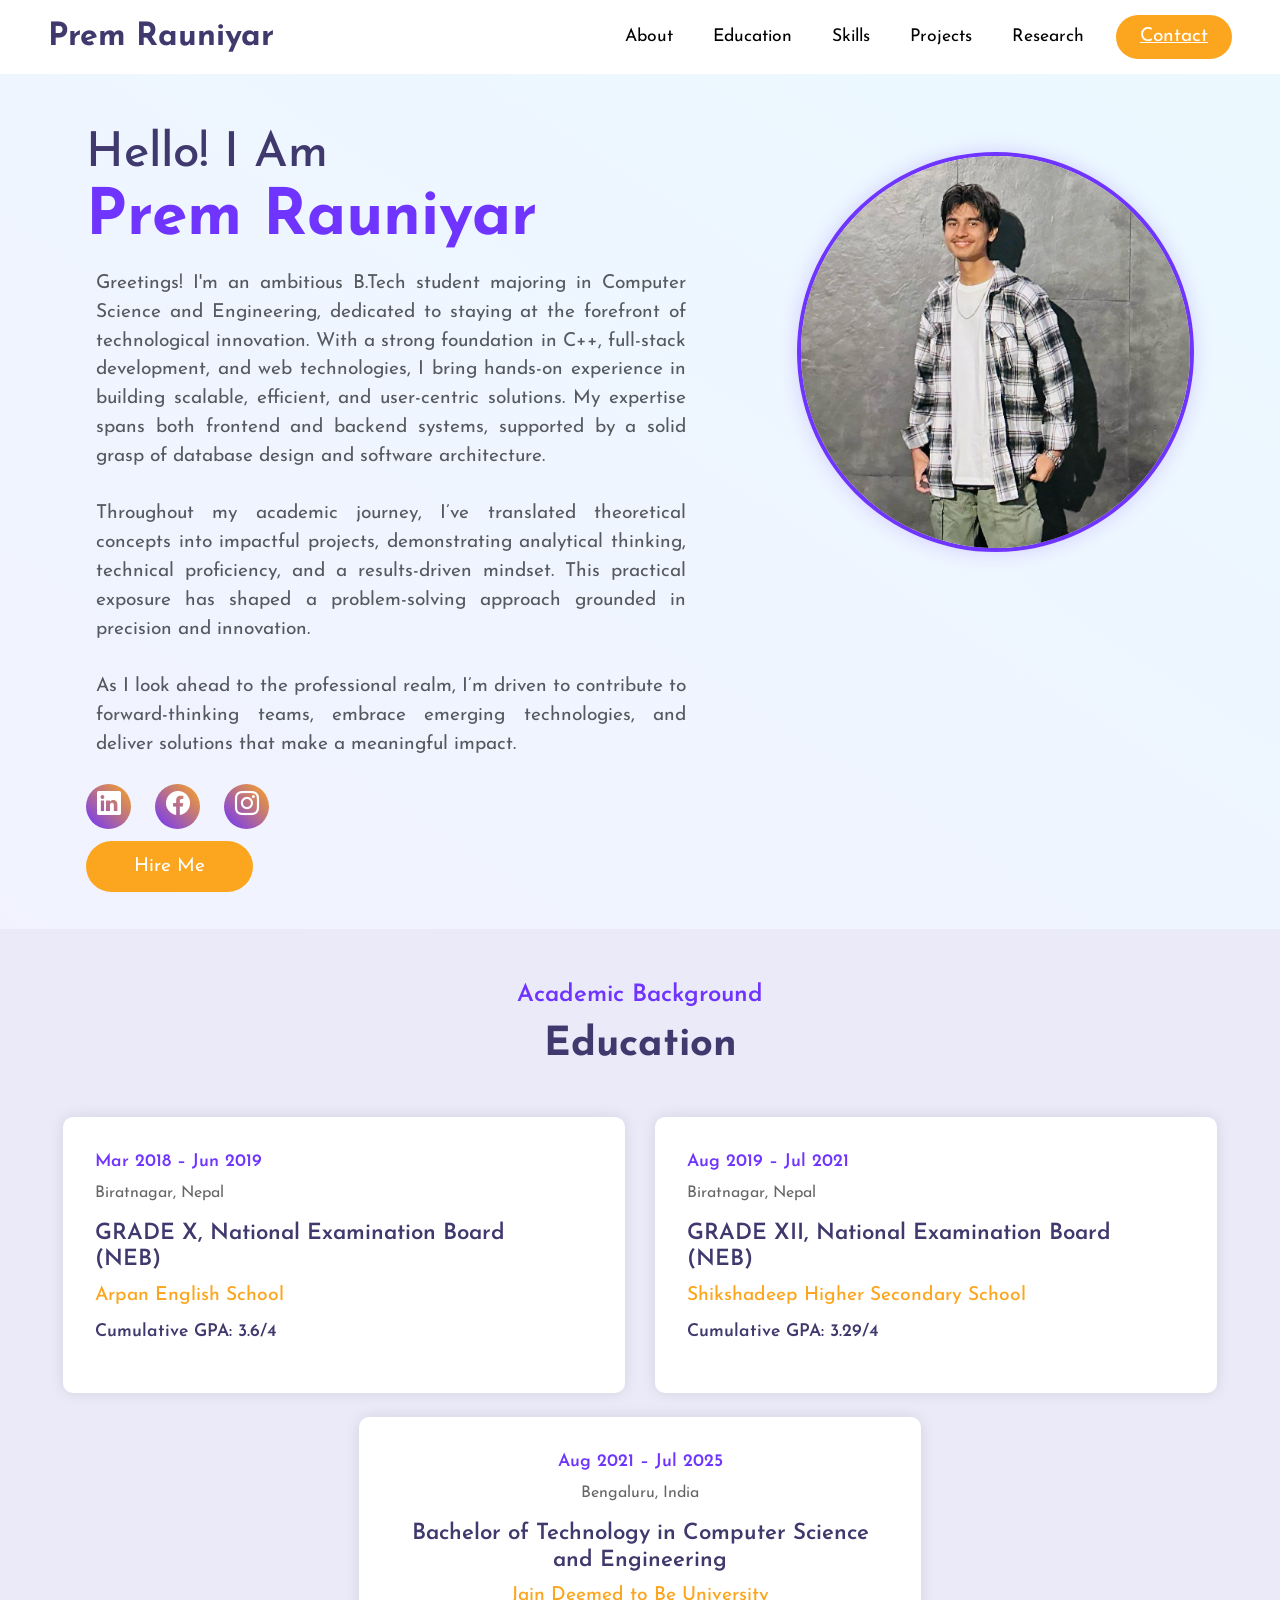
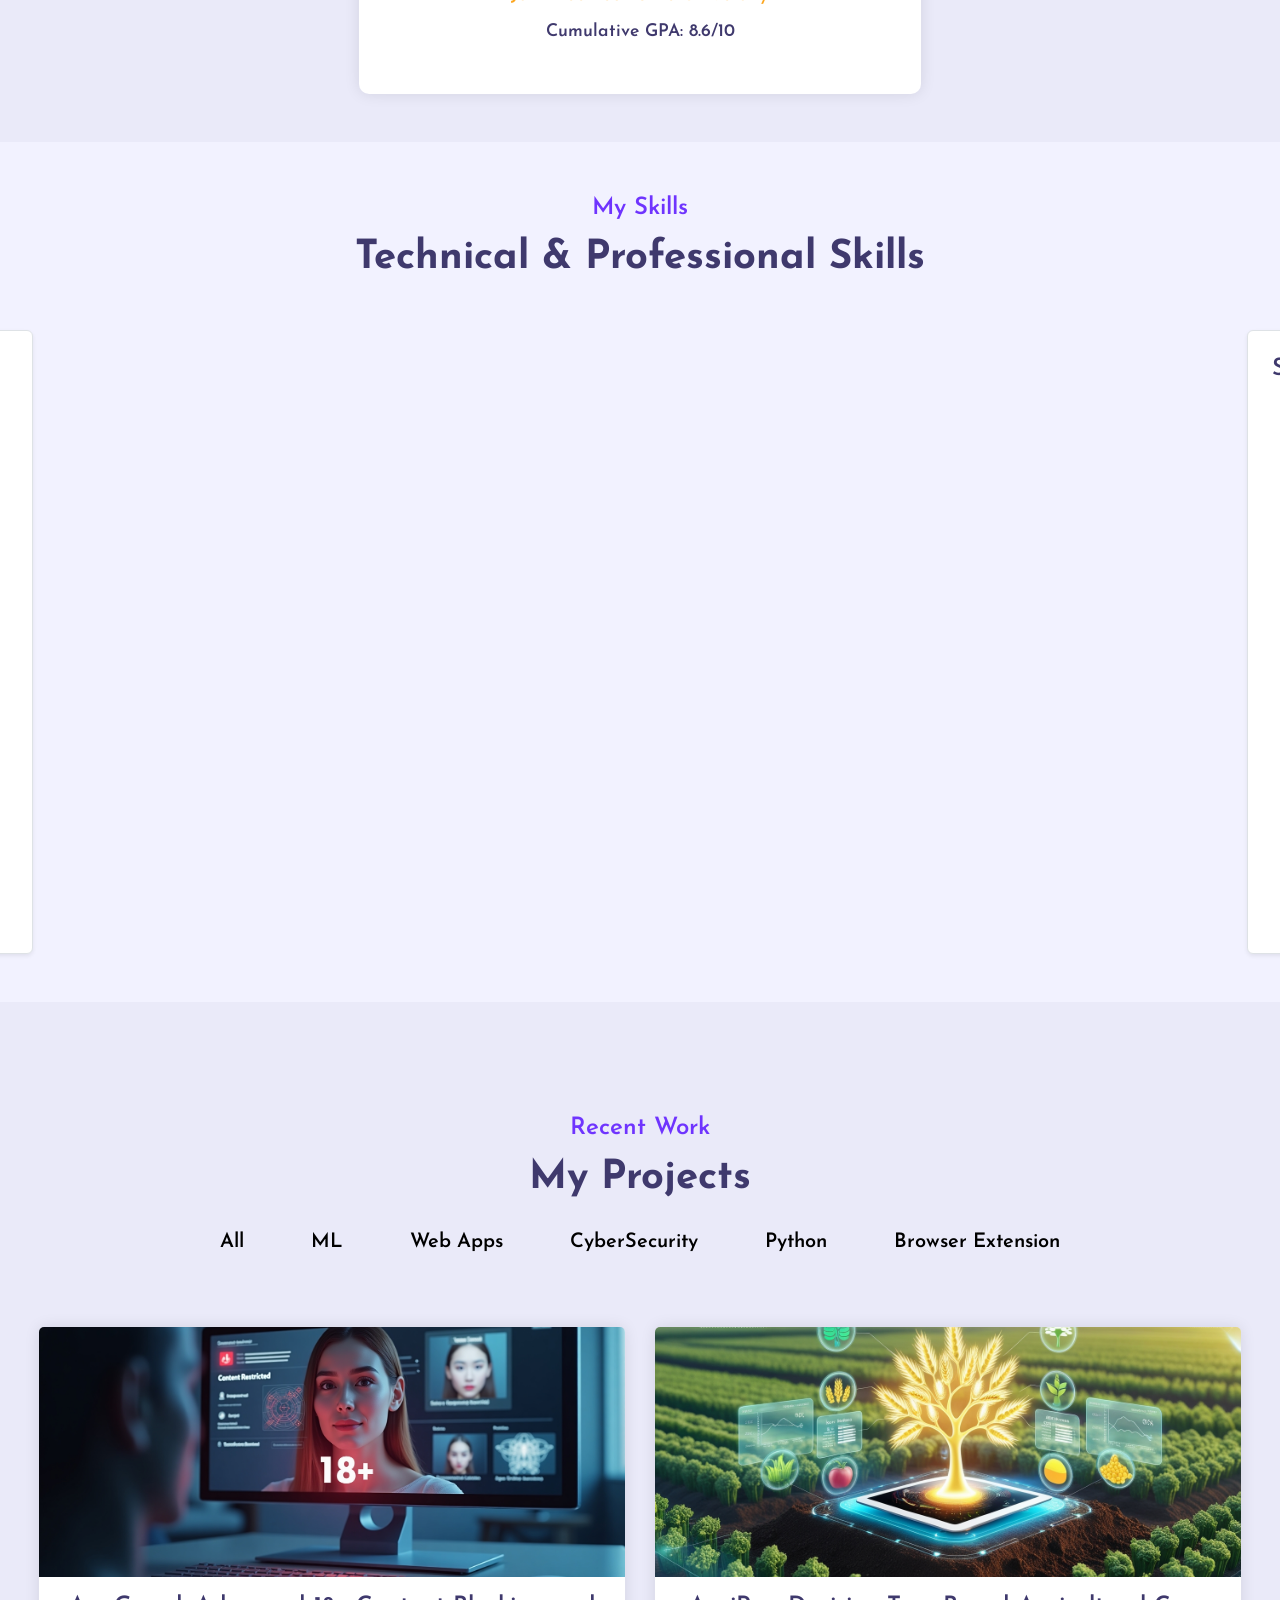
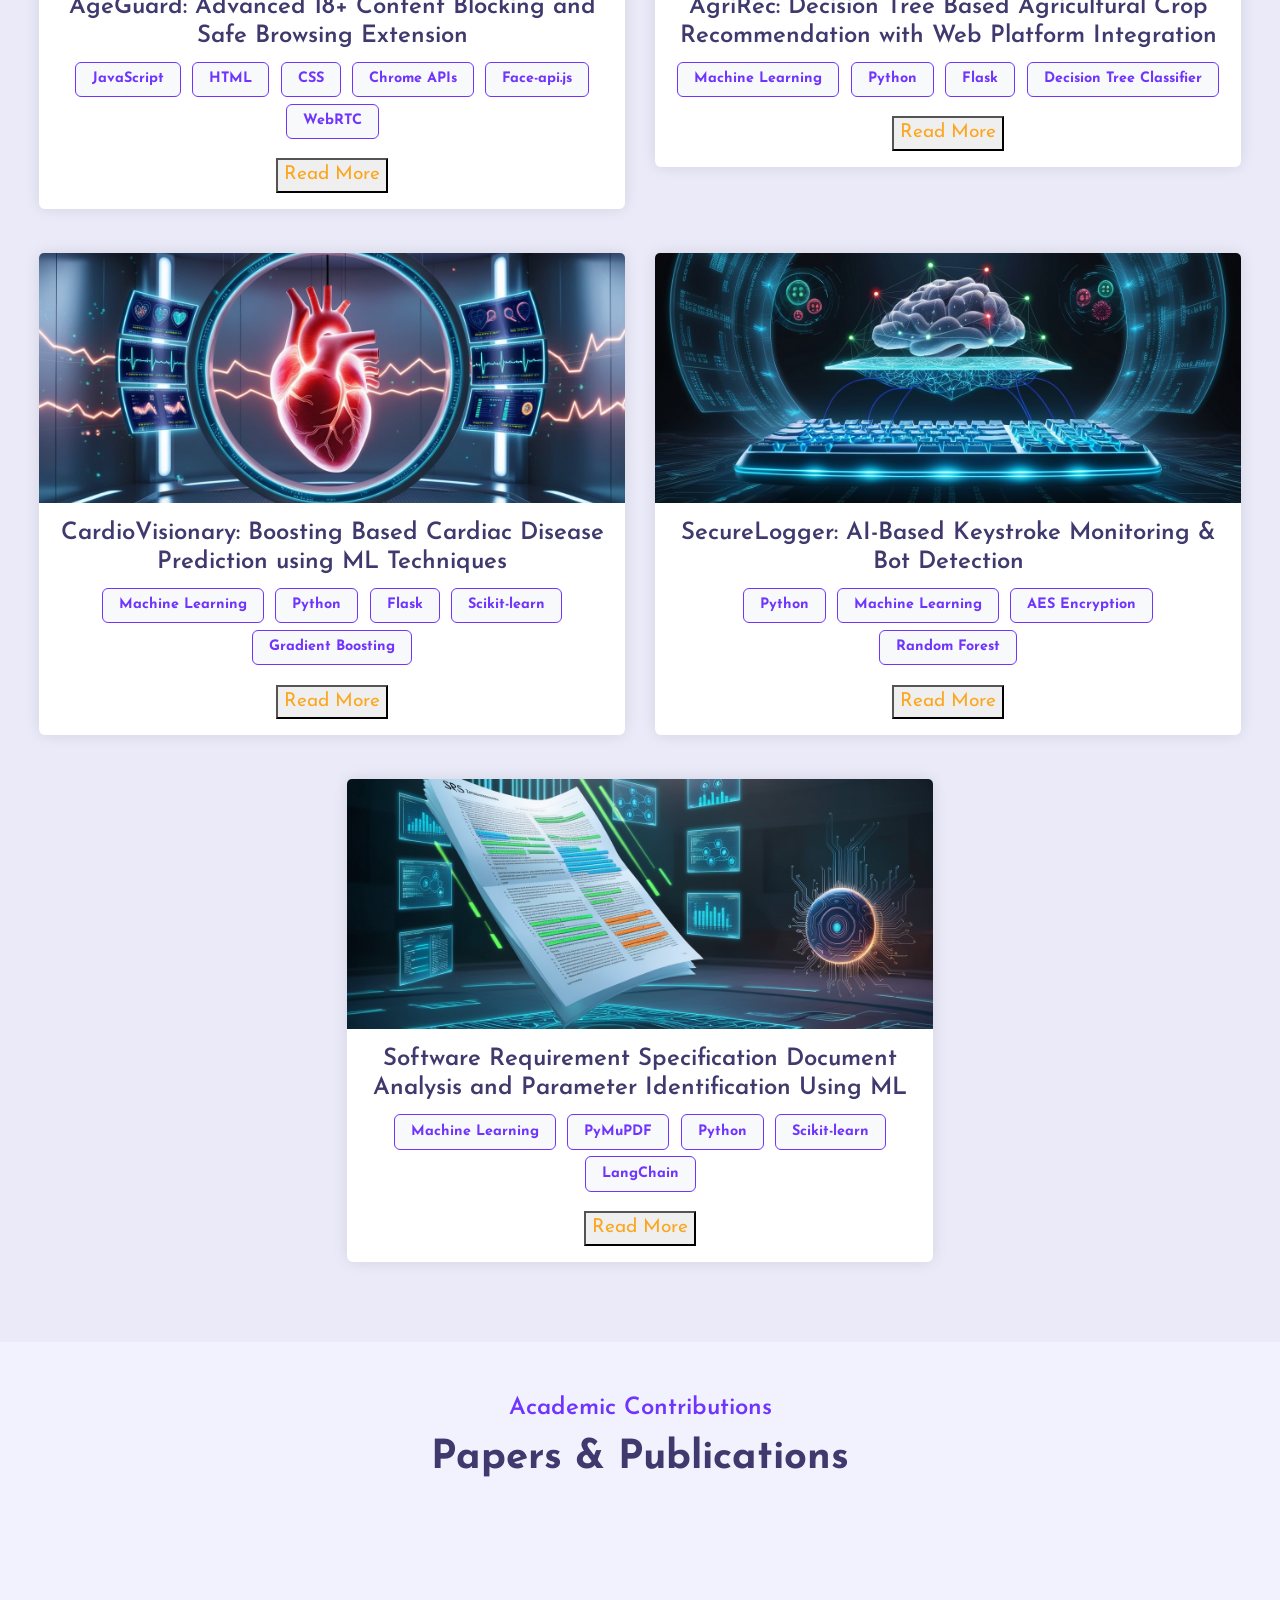
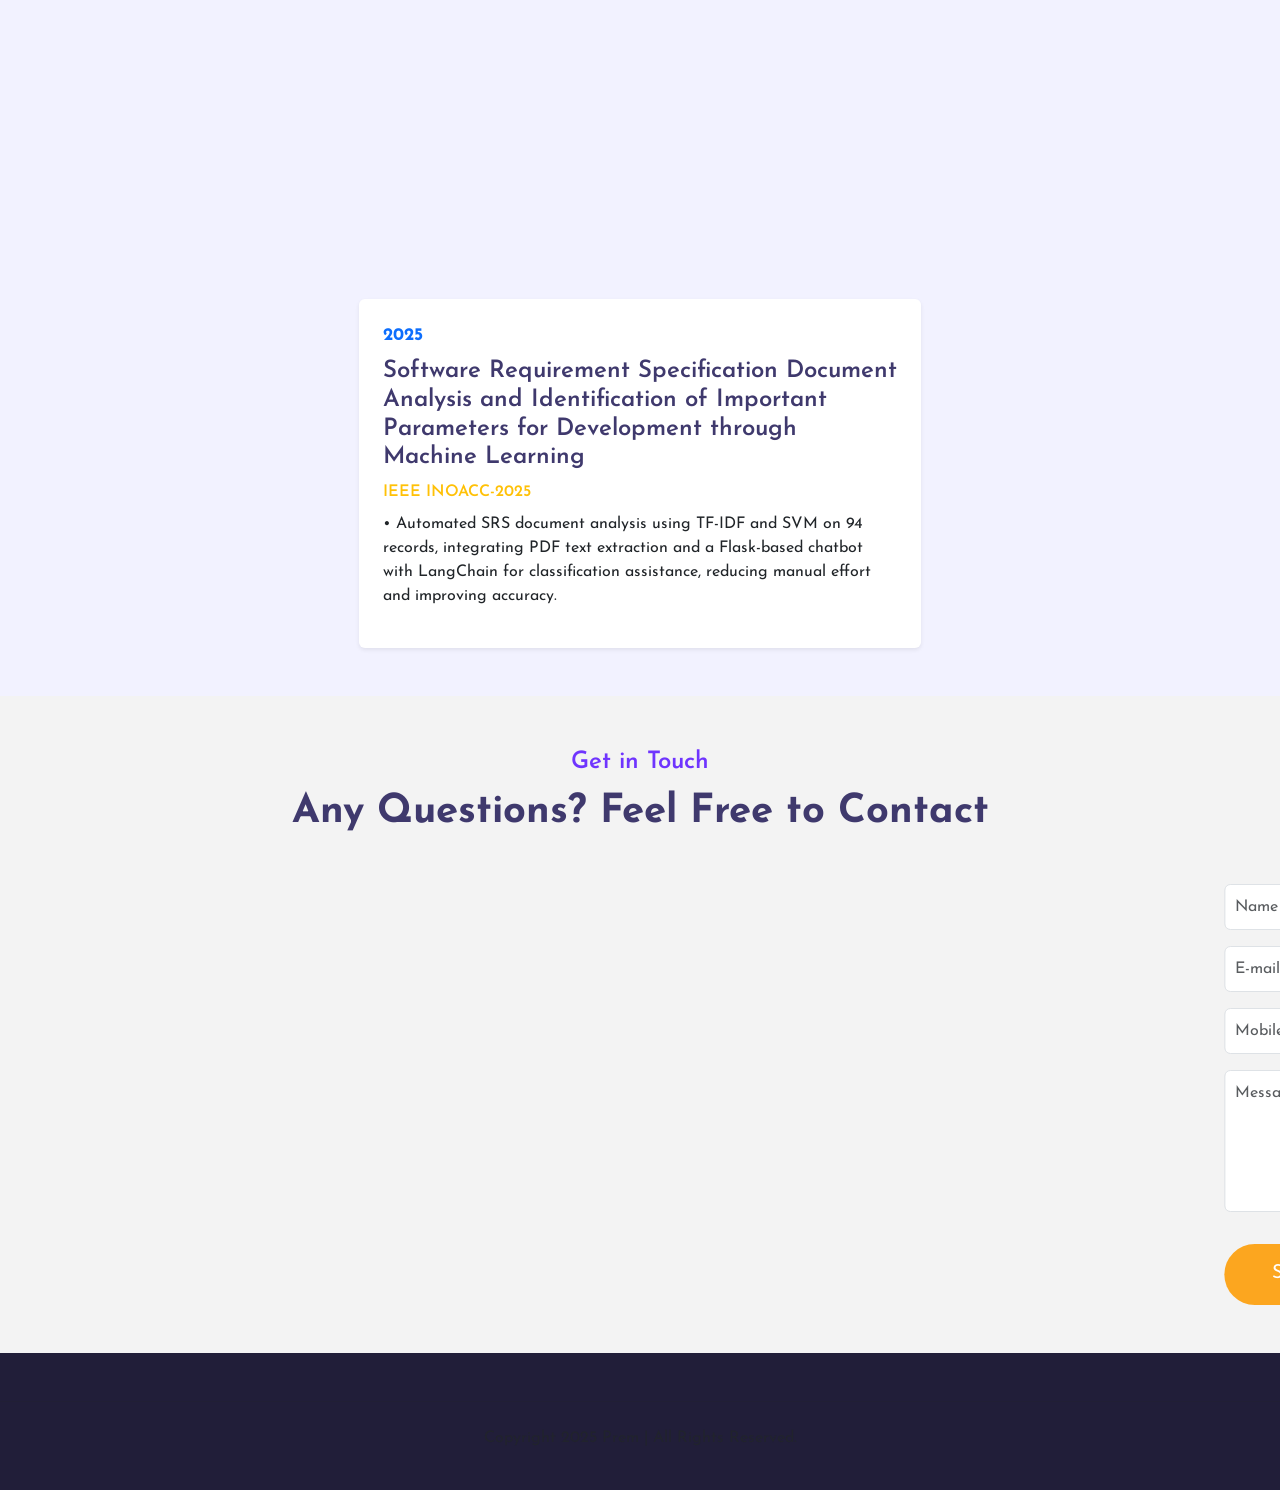
==== index.html @ 6290d88f "Update index.html" ====
<!DOCTYPE html>
<html lang="en">
  <head>
    <meta charset="UTF-8" />
    <meta http-equiv="X-UA-Compatible" content="IE=edge" />
    <meta name="viewport" content="width=device-width, initial-scale=1.0" />
    <title>Prem Rauniyar | Developer Portfolio</title>

    <!-- SEO Meta Tags -->
    <meta name="description" content="Official portfolio of Prem Rauniyar — B.Tech CSE student, full-stack developer, and technology enthusiast. Connect with me on LinkedIn, Instagram, and Facebook.">
    <meta name="keywords" content="Prem Rauniyar, prem rauniyar portfolio, prem rauniyar website, software developer, full-stack developer, cse student, linkedin prem rauniyar, prem rauniyar github, instagram prem rauniyar, facebook prem rauniyar">
    <meta name="author" content="Prem Rauniyar">
    <meta name="robots" content="index, follow">


    <!-- Open Graph Meta Tags (for social media previews) -->
    <meta property="og:title" content="Prem Rauniyar | Developer Portfolio" />
    <meta property="og:description" content="Explore my projects, skills, education, and connect with me on social platforms." />
    <meta property="og:image" content="https://premrauniyar.com.np/images/prem.jpg" />
    <meta property="og:url" content="https://premrauniyar.com.np/" />
    <meta property="og:type" content="website" />

    <!-- Twitter Card Meta Tags -->
    <meta name="twitter:card" content="summary_large_image" />
    <meta name="twitter:title" content="Prem Rauniyar | Developer Portfolio" />
    <meta name="twitter:description" content="Explore my projects, skills, education, and connect with me on social platforms." />
    <meta name="twitter:image" content="https://premrauniyar.com.np/images/prem.jpg" />

    <!-- Favicons -->
    <link rel="icon" href="images/prem.jpg" type="image/jpeg" />

    <!-- bootstrap css cdn link -->
    <link
      href="https://cdn.jsdelivr.net/npm/bootstrap@5.2.3/dist/css/bootstrap.min.css"
      rel="stylesheet"
      integrity="sha384-rbsA2VBKQhggwzxH7pPCaAqO46MgnOM80zW1RWuH61DGLwZJEdK2Kadq2F9CUG65"
      crossorigin="anonymous"
    />

    <!-- custom css file -->
    <link rel="stylesheet" href="css/style.css" />

    <!-- google font link -->
    <link rel="preconnect" href="https://fonts.googleapis.com" />
    <link rel="preconnect" href="https://fonts.gstatic.com" crossorigin />
    <link
      href="https://fonts.googleapis.com/css2?family=Josefin+Sans:wght@300;400;500;600;700&display=swap"
      rel="stylesheet"
    />

    <!-- bootstrap icon cdn link -->
    <link
      rel="stylesheet"
      href="https://cdn.jsdelivr.net/npm/bootstrap-icons@1.10.4/font/bootstrap-icons.css"
    />

    <!-- AOS Library css file cdn link -->
    <link rel="stylesheet" href="https://unpkg.com/aos@next/dist/aos.css" />

    <!-- jquery cdn link -->
    <script src="https://ajax.googleapis.com/ajax/libs/jquery/3.6.4/jquery.min.js"></script>

    <!-- Preload critical resources -->
    <link rel="preload" href="css/style.css" as="style">
    <link rel="preload" href="https://cdn.jsdelivr.net/npm/bootstrap@5.2.3/dist/css/bootstrap.min.css" as="style">

    <!-- DNS prefetch -->
    <link rel="dns-prefetch" href="https://fonts.googleapis.com">
    <link rel="dns-prefetch" href="https://fonts.gstatic.com">
    <link rel="dns-prefetch" href="https://cdn.jsdelivr.net">
    <link rel="canonical" href="https://www.premrauniyar.com.np/" />





  </head>
  <body>
    <!-- Your existing content -->
    <nav
      id="navbar-top"
      class="navbar navbar-expand-lg navbar-light bg-white sticky-top"
    >
      <div class="container-fluid px-5">
        <a class="navbar-brand fw-bold fs-2" href="#" style="color: #3f396d"
          >Prem Rauniyar</a
        >
        <button
          class="nav-menu d-md-none"
          type="button"
          data-bs-toggle="collapse"
          data-bs-target="#navbarNav"
        >
          <i class="bi bi-menu-button-fill"></i>
        </button>
        <div
          class="collapse navbar-collapse justify-content-end"
          id="navbarNav"
        >
          <ul class="navbar-nav gap-4 me-4" style="font-size: 1.1rem">
            <li class="nav-item">
              <a class="nav-link" href="#home">About</a>
            </li>
            <li class="nav-item">
              <a class="nav-link" href="#education">Education</a>
            </li>
            <li class="nav-item">
              <a class="nav-link" href="#about">Skills</a>
            </li>
            <li class="nav-item">
              <a class="nav-link" href="#portfolio">Projects</a>
            </li>
            <li class="nav-item">
              <a class="nav-link" href="#research">Research</a>
            </li>
          </ul>
          <a
            class="c-btn py-2 px-4 rounded-pill d-none d-md-block"
            href="#contact"
            >Contact</a
          >
        </div>
      </div>
    </nav>
    <!-- navbar ends here -->

    <!-- home section starts  -->
    <section class="home pt-5 pb-5" id="home">
      <div class="row justify-content-evenly align-middle">
        <!-- here data-aos is used for adding aos animation  -->
        <div
          class="col-10 col-md-6 text-center text-md-start"
          data-aos="slide-right"
        >
          <h2 style="color: #3f396d">
            Hello! I Am <br /><span class="c-orange">Prem Rauniyar</span>
          </h2>
          <p class="text-muted">
            Greetings! I'm an ambitious B.Tech student majoring in Computer Science and Engineering, dedicated to staying at the forefront of technological innovation. With a strong foundation in C++, full-stack development, and web technologies, I bring hands-on experience in building scalable, efficient, and user-centric solutions. My expertise spans both frontend and backend systems, supported by a solid grasp of database design and software architecture.
            <br><br>
            Throughout my academic journey, I’ve translated theoretical concepts into impactful projects, demonstrating analytical thinking, technical proficiency, and a results-driven mindset. This practical exposure has shaped a problem-solving approach grounded in precision and innovation.
            <br><br>
            As I look ahead to the professional realm, I’m driven to contribute to forward-thinking teams, embrace emerging technologies, and deliver solutions that make a meaningful impact.
          </p>
          
          <!-- Social Icons -->
          <div class="social-icons-container mt-4 mb-4">
            <!-- LinkedIn -->
            <a href="https://www.linkedin.com/in/premrauniyar/" target="_blank" class="social-icon">
              <i class="bi bi-linkedin"></i>
            </a>

            <!-- Facebook -->
            <a href="https://www.facebook.com/itsprem12" target="_blank" class="social-icon">
              <i class="bi bi-facebook"></i>
            </a>

            <!-- Instagram -->
            <a href="https://www.instagram.com/its_prem12/" target="_blank" class="social-icon">
              <i class="bi bi-instagram"></i>
            </a>
          </div>

          <a href="#contact" class="c-btn h-btn mt-3 py-3 px-5 rounded-pill text-decoration-none">
            Hire Me
          </a>
          <a href="" class="link ms-4 d-none">See My Work</a>
        </div>
        <div class="col-10 col-md-4 d-none d-md-block">
          <img src="images/prem.jpg" class="img-fluid" alt="" loading="lazy" />
        </div>
      </div>
    </section>
    <!-- home section ends here -->


    
<!-- Education section starts -->
<section class="education py-5" id="education">
  <div class="heading text-center mb-5">
    <small>Academic Background</small>
    <h3>Education</h3>
  </div>

  <div class="container-fluid px-lg-5 px-md-3 px-sm-2">
    <div class="row justify-content-center align-items-center g-4">
      
      <!-- Grade X Education (First) -->
      <div class="col-12 col-md-6 col-lg-6" data-aos="fade-up">
        <div class="education-card">
          <div class="education-period">Mar 2018 – Jun 2019</div>
          <div class="education-location">Biratnagar, Nepal</div>
          <h4>GRADE X, National Examination Board <br>(NEB)</h4>
          <div class="education-school">Arpan English School</div>
          <div class="education-grade">Cumulative GPA: 3.6/4</div>
          <div class="education-achievements">
            <ul class="list-unstyled mt-3">
              <li>• Rank 1 in School</li>
            </ul>
          </div>
        </div>
      </div>

<!-- Grade XII Education (Second) -->
<div class="col-12 col-md-6 col-lg-6" data-aos="fade-up">
  <div class="education-card">
    <div class="education-period">Aug 2019 – Jul 2021</div>
    <div class="education-location">Biratnagar, Nepal</div>
    <h4>GRADE XII, National Examination Board <br>(NEB)</h4>
    <div class="education-school">Shikshadeep Higher Secondary School</div>
    <div class="education-grade">Cumulative GPA: 3.29/4</div>
    <!-- You can remove the achievements list or add your own -->
  </div>
</div>


      <!-- BTech Education (Third) -->
      <div class="col-12 col-md-8 col-lg-6 mt-4" data-aos="fade-up">
        <div class="education-card text-center">
          <div class="education-period">Aug 2021 – Jul 2025</div>
          <div class="education-location">Bengaluru, India</div>
          <h4>Bachelor of Technology in Computer Science and Engineering</h4>
          <div class="education-school">Jain Deemed to Be University</div>
          <div class="education-grade">Cumulative GPA: 8.6/10</div>
          <div class="education-achievements">
            <ul class="list-unstyled mt-3">
              <li>• Full scholarship recipient through Pragati Scholarship (IND-SAT) funded by Study in India (EDCIL)</li>
            </ul>
          </div>
        </div>
      </div>

    </div>
  </div>
</section>
<!-- Education section ends -->

<!-- skill section starts -->
<section class="skill py-5" id="about">
  <div class="heading text-center mb-5">
    <small>My Skills</small>
    <h3>Technical & Professional Skills</h3>
  </div>

  <div class="container-fluid px-lg-5 px-md-3 px-sm-2">
    <div class="row justify-content-center align-items-stretch g-4">
      <!-- Technical Skills -->
      <div class="col-12 col-md-6 col-lg-6" data-aos="slide-right">
        <div class="skills-list h-100 p-4 border rounded bg-white shadow-sm">
          <h4 class="section-subheading mb-4">Technical Skills</h4>

          <div class="skill-category mb-4">
            <strong>Programming Languages:</strong>
            <div class="d-flex flex-wrap gap-2">
              <span class="badge rounded-pill bg-light text-dark">Python</span>
              <span class="badge rounded-pill bg-light text-dark">C++</span>
              <span class="badge rounded-pill bg-light text-dark">HTML</span>
              <span class="badge rounded-pill bg-light text-dark">CSS</span>
              <span class="badge rounded-pill bg-light text-dark">JavaScript</span>
              <span class="badge rounded-pill bg-light text-dark">Machine Learning</span>
            </div>
          </div>

          <div class="skill-category mb-4">
            <strong>Tools:</strong>
            <div class="d-flex flex-wrap gap-2">
              <span class="badge rounded-pill bg-light text-dark">Node</span>
              <span class="badge rounded-pill bg-light text-dark">React</span>
              <span class="badge rounded-pill bg-light text-dark">Excel</span>
              <span class="badge rounded-pill bg-light text-dark">SQL</span>
              <span class="badge rounded-pill bg-light text-dark">MongoDB</span>
              <span class="badge rounded-pill bg-light text-dark">Express</span>
              <span class="badge rounded-pill bg-light text-dark">VS Code</span>
              <span class="badge rounded-pill bg-light text-dark">Git</span>
              <span class="badge rounded-pill bg-light text-dark">Canva</span>
              <span class="badge rounded-pill bg-light text-dark">Microsoft Office</span>
            </div>
          </div>

          <div class="skill-category">
            <strong>Software Testing:</strong>
            <div class="d-flex flex-wrap gap-2">
              <span class="badge rounded-pill bg-light text-dark">Integration Testing</span>
              <span class="badge rounded-pill bg-light text-dark">Regression Testing</span>
              <span class="badge rounded-pill bg-light text-dark">Unit Testing</span>
            </div>
          </div>
        </div>
      </div>

      <!-- Soft Skills -->
      <div class="col-12 col-md-6 col-lg-6" data-aos="slide-left">
        <div class="soft-skills h-100 p-4 border rounded bg-white shadow-sm">
          <h4 class="section-subheading mb-4">Soft Skills</h4>

          <div class="skill-category mb-4">
            <strong>Professional Competencies:</strong>
            <div class="d-flex flex-wrap gap-2">
              <span class="badge rounded-pill bg-primary">Leadership</span>
              <span class="badge rounded-pill bg-primary">Teamwork</span>
              <span class="badge rounded-pill bg-primary">Adaptability</span>
              <span class="badge rounded-pill bg-primary">Continuous Learning</span>
              <span class="badge rounded-pill bg-primary">Effective Writing</span>
              <span class="badge rounded-pill bg-primary">Verbal Communication</span>
              <span class="badge rounded-pill bg-primary">Analytical Thinking</span>
              <span class="badge rounded-pill bg-primary">Decision Making</span>
              <span class="badge rounded-pill bg-primary">Attention to Detail</span>
            </div>
          </div>

          <div class="skill-category">
            <strong>Additional Skills:</strong>
            <div class="d-flex flex-wrap gap-2">
              <span class="badge rounded-pill bg-primary">Problem Solving</span>
              <span class="badge rounded-pill bg-primary">Critical Thinking</span>
              <span class="badge rounded-pill bg-primary">Time Management</span>
              <span class="badge rounded-pill bg-primary">Project Management</span>
              <span class="badge rounded-pill bg-primary">Research</span>
              <span class="badge rounded-pill bg-primary">Content Writing</span>
              <span class="badge rounded-pill bg-primary">Content Adaptation & Implementation</span>
            </div>
          </div>
        </div>
      </div>
    </div>
  </div>
</section>
<!-- skill section ends -->

<!-- portfolio section starts here -->
<section class="portfolio" id="portfolio">
  <div class="heading text-center pt-5">
    <small>Recent Work</small>
    <h3>My Projects</h3>
  </div>

  <div id="myBtnContainer" class="text-center mt-4">
    <button class="filter-item" data-filter="all">All</button>
    <button class="filter-item active" data-filter="ml">ML</button>
    <button class="filter-item" data-filter="webapp">Web Apps</button>
    <button class="filter-item" data-filter="cyber">CyberSecurity</button>
    <button class="filter-item" data-filter="python">Python</button>
    <button class="filter-item" data-filter="ext">Browser Extension</button>
  </div>
  
  <div class="portfolio-body">
    <div class="row justify-content-evenly px-4">

<!-- AgeGuard - Advanced 18+ Content Blocking and Safe Browsing Extension -->
  <div class="post col-md-6 ext ml cyber all col-10 mt-4" data-aos="fade-up">
   <div class="card">
    <img src="images/AgeGuard.jpg" class="card-img-top" alt="AgeGuard" style="height: 250px; object-fit: cover;">
    <div class="card-body text-center">
      <h4 class="card-title">AgeGuard: Advanced 18+ Content Blocking and Safe Browsing Extension</h4>
      <span class="badge bg-secondary badge-pill">JavaScript</span>
      <span class="badge bg-secondary badge-pill">HTML</span>
      <span class="badge bg-secondary badge-pill">CSS</span>
      <span class="badge bg-secondary badge-pill">Chrome APIs</span>
      <span class="badge bg-secondary badge-pill">Face-api.js</span>
      <span class="badge bg-secondary badge-pill">WebRTC</span>
      <br>
      <button class="link read-more-btn mt-3" data-bs-toggle="collapse" data-bs-target="#AgeGuard">
        Read More
      </button>
      <div class="collapse mt-3" id="AgeGuard">
        <ul class="text-start list-unstyled">
          <li>• Designed a privacy-first Chrome extension that uses face detection to identify user age in real time.</li>
          <li>• Blocks access to adult content if the detected user is underage using webcam.</li>
          <li>• Integrated face-api.js with Chrome APIs to perform real-time age classification.</li>
          <li>• Technologies Used: JavaScript, HTML, CSS, JSON, face-api.js, WebRTC, Manifest V3</li>
          <li class="mt-2">
            <a href="https://github.com/Prem954/AgeGuard-Advanced-18-Content-Blocking-and-Safe-Browsing-Extension" target="_blank" class="source-code-link">
              <i class="bi bi-github"></i> View Source Code
            </a>
          </li>
        </ul>
      </div>
    </div>
  </div>
</div>

  
     
      <!-- AgriRec-Decision-Tree-Based-Agricultural-Crop-Recommendation-with-Web-Platform-Integration -->
      <div class="post col-md-6 ml webapp all col-10 mt-4" data-aos="fade-up">
        <div class="card">
          <img src="images/AgriRec.jpg" class="card-img-top" alt="AgriRec" style="height: 250px; object-fit: cover;">
          <div class="card-body text-center">
            <h4 class="card-title">AgriRec: Decision Tree Based Agricultural Crop Recommendation with Web Platform Integration</h4>
            <span class="badge bg-secondary badge-pill">Machine Learning</span>
            <span class="badge bg-secondary badge-pill">Python</span>
            <span class="badge bg-secondary badge-pill">Flask</span>
            <span class="badge bg-secondary badge-pill">Decision Tree Classifier</span>
            <br>
            <button class="link read-more-btn mt-3" data-bs-toggle="collapse" data-bs-target="#AgriRec">
              Read More
            </button>
            <div class="collapse mt-3" id="AgriRec">
              <ul class="text-start list-unstyled">
                <li>• Uses Decision Tree Classifier to recommend the best crop.</li>
                <li>• Takes input like soil nutrients (N, P, K) and pH value.</li>
                <li>• Considers environmental factors like rainfall, humidity, and temperature.</li>
                <li>• Technologies Used: Python, Flask, Scikit-learn</li>
                <li class="mt-2">
                  <a href="https://github.com/Prem954/AgriRec-Decision-Tree-Based-Agricultural-Crop-Recommendation-with-Web-Platform-Integration" target="_blank" class="source-code-link">
                    <i class="bi bi-github"></i> View Source Code
                  </a>
                </li>
              </ul>
            </div>
          </div>
        </div>
      </div>

      <!-- CardioVisionary-Boosting-Based-Cardiac-Disease-Prediction-using-ML-Techniques -->
      <div class="post col-md-6 ml webapp all col-10 mt-4" data-aos="fade-up">
        <div class="card">
          <img src="images/Cardiovisionary.jpg" class="card-img-top" alt="CardioVisionary" style="height: 250px; object-fit: cover;">
          <div class="card-body text-center">
            <h4 class="card-title">CardioVisionary: Boosting Based Cardiac Disease Prediction using ML Techniques</h4>
            <span class="badge bg-secondary badge-pill">Machine Learning</span>
            <span class="badge bg-secondary badge-pill">Python</span>
            <span class="badge bg-secondary badge-pill">Flask</span>
            <span class="badge bg-secondary badge-pill">Scikit-learn</span>
            <span class="badge bg-secondary badge-pill">Gradient Boosting</span>
            <br>
            <button class="link read-more-btn mt-3" data-bs-toggle="collapse" data-bs-target="#CardioVisionary">
              Read More
            </button>
            <div class="collapse mt-3" id="CardioVisionary">
              <ul class="text-start list-unstyled">
                <li>• Predicting cardiac diseases using ML boosting techniques.</li>
                <li>• Evaluated models like Logistic Regression, SVM, and Random Forest.</li>
                <li>• Gradient Boosting achieved the best performance and was deployed.</li>
                <li>• Integrated a user-friendly web interface for real-time predictions.</li>
                <li>• Technologies Used: Python, Flask, Scikit-learn</li>
                <li class="mt-2">
                  <a href="https://github.com/Prem954/CardioVisionary-Boosting-Based-Cardiac-Disease-Prediction-using-ML-Techniques" target="_blank" class="source-code-link">
                    <i class="bi bi-github"></i> View Source Code
                  </a>
                </li>
              </ul>
            </div>
          </div>
        </div>
      </div>

       <!-- Motion Detector - Chrome Extension -->
       <div class="post col-md-6 ext all col-10 mt-4" data-aos="fade-up">
        <div class="card">
          <img src="images/MotionDetector.jpg" class="card-img-top" alt="Motion-Detector-Chrome-Extension" style="height: 250px; object-fit: cover;">
          <div class="card-body text-center">
            <h4 class="card-title">MotionDetector: A Chrome Extension for Real-Time Webcam-Based Movement Detection</h4>
            <span class="badge bg-secondary badge-pill">JavaScript</span>
            <span class="badge bg-secondary badge-pill">HTML</span>
            <span class="badge bg-secondary badge-pill">CSS</span>
            <span class="badge bg-secondary badge-pill">Chrome APIs</span>
            <br>
            <button class="link read-more-btn mt-3" data-bs-toggle="collapse" data-bs-target="#MotionDetector">
              Read More
            </button>
            <div class="collapse mt-3" id="MotionDetector">
              <ul class="text-start list-unstyled">
                <li>• Built a lightweight Chrome Extension that uses the webcam to detect motion in real-time.</li>
                <li>• Implemented a responsive UI that updates live status: “Motion Detected!” or “No motion detected.</li>
                <li>• Designed for simplicity—no external dependencies, just plug-and-play.</li>
                <li>• Technologies Used: JavaScript, HTML, CSS, Chrome Extension APIs</li>
                <li class="mt-2">
                  <a href="https://github.com/Prem954/Motion-Detector-Chrome-Extension" target="_blank" class="source-code-link">
                    <i class="bi bi-github"></i> View Source Code
                  </a>
                </li>
              </ul>
            </div>
          </div>
        </div>
      </div>


       <!-- SafeBrowse - Real-Time Malicious URL Detector -->
       <div class="post col-md-6 ext cyber all col-10 mt-4" data-aos="fade-up">
        <div class="card">
          <img src="images/SafeBrowse.jpg" class="card-img-top" alt="SafeBrowse" style="height: 250px; object-fit: cover;">
          <div class="card-body text-center">
            <h4 class="card-title">SafeBrowse: A Chrome Extension for Real-Time Malicious URL Detection</h4>
            <span class="badge bg-secondary badge-pill">JavaScript</span>
            <span class="badge bg-secondary badge-pill">HTML</span>
            <span class="badge bg-secondary badge-pill">CSS</span>
            <span class="badge bg-secondary badge-pill">Chrome APIs</span>
            <span class="badge bg-secondary badge-pill">JSON</span>
            <br>
            <button class="link read-more-btn mt-3" data-bs-toggle="collapse" data-bs-target="#SafeBrowse">
              Read More
            </button>
            <div class="collapse mt-3" id="SafeBrowse">
              <ul class="text-start list-unstyled">
                <li>• Developed a Chrome browser extension that protects users from phishing, malware, and scam websites.</li>
                <li>• Redirects users to a custom warning page when malicious activity is detected.</li>
                <li>• Continuously monitors URLs in real-time and blocks access to unsafe domains.</li>
                <li>• Technologies Used: JavaScript, Manifest V3, HTML, CSS, JSON, Chrome Extension API</li>
                <li class="mt-2">
                  <a href="https://github.com/Prem954/SafeBrowse-Real-Time-Malicious-URL-Detector" target="_blank" class="source-code-link">
                    <i class="bi bi-github"></i> View Source Code
                  </a>
                </li>
              </ul>
            </div>
          </div>
        </div>
      </div>

<!-- SecureLogger: AI-Based Keystroke Monitoring & Bot Detection -->
<div class="post col-md-6 ml cyber all col-10 mt-4" data-aos="fade-up">
<div class="card">
  <img src="images/SecureLogger.jpg" class="card-img-top" alt="SecureLogger" style="height: 250px; object-fit: cover;">
    <div class="card-body text-center">
      <h4 class="card-title">SecureLogger: AI-Based Keystroke Monitoring & Bot Detection</h4>
      <span class="badge bg-secondary badge-pill">Python</span>
      <span class="badge bg-secondary badge-pill">Machine Learning</span>
      <span class="badge bg-secondary badge-pill">AES Encryption</span>
      <span class="badge bg-secondary badge-pill">Random Forest</span>
      <br>
      <button class="link read-more-btn mt-3" data-bs-toggle="collapse" data-bs-target="#SecureLogger">
        Read More
      </button>
      <div class="collapse mt-3" id="SecureLogger">
        <ul class="text-start list-unstyled">
          <li>• Advanced AI-enhanced keystroke logger that detects bots using keystroke dynamics.</li>
          <li>• ML model (Random Forest) classifies human vs. bot typing behavior in real time.</li>
          <li>• Features automatic log clearance and real-time anomaly detection.</li>
          <li>• Dataset generated from real and synthetic keystrokes with preprocessing.</li>
          <li>• Technology Used: Python (pynput, numpy, pandas), Scikit-learn, PyCryptodome.</li>
          <li class="mt-2">
            <a href="https://github.com/Prem954/SecureLogger-AI-Enhanced-Keystroke-Monitoring-Protection" target="_blank" class="source-code-link">
              <i class="bi bi-github"></i> View Source Code
            </a>
          </li>
        </ul>
      </div>
    </div>
  </div>
</div>


<!-- Friday - AI Voice Assistant -->
<div class="post col-md-6 python all col-10 mt-4" data-aos="fade-up">
<div class="card">
<img src="images/Friday.jpg" class="card-img-top" alt="Friday - AI Voice Assistant" style="height: 250px; object-fit: cover;">
<div class="card-body text-center">
  <h4 class="card-title">Friday: Your Personal AI Voice Assistant for Smarter Everyday Taskst</h4>
  <span class="badge bg-secondary badge-pill">Python</span>
  <span class="badge bg-secondary badge-pill">SpeechRecognition</span>
  <span class="badge bg-secondary badge-pill">pyttsx3</span>
  <span class="badge bg-secondary badge-pill">Tkinter</span>
  <span class="badge bg-secondary badge-pill">Wikipedia API</span>
  <br>
  <button class="link read-more-btn mt-3" data-bs-toggle="collapse" data-bs-target="#fridayDetails">
    Read More
  </button>
  <div class="collapse mt-3" id="fridayDetails">
    <ul class="text-start list-unstyled">
      <li>• Designed a voice assistant to automate tasks like web search and note-taking.</li>
      <li>•Integrated speech recognition for seamless, real-time, hands-free user interaction and control.</li>
      <li>• Developed a GUI using Tkinter for an interactive user experience.</li>
      <li>• Technologies Used: Python, SpeechRecognition, pyttsx3, Tkinter, Wikipedia API</li>
      <li class="mt-2">
        <a href="https://github.com/Prem954/Friday-Voice-Assistant" target="_blank" class="source-code-link">
          <i class="bi bi-github"></i> View Source Code
        </a>
      </li>
    </ul>
  </div>
</div>
</div>
</div>


<!-- SecureLoginMFA: Secure Login System with Multi-Factor Authentication -->
<div class="post col-md-6 python cyber all col-10 mt-4" data-aos="fade-up">
<div class="card">
<img src="images/SecureLoginMFA.jpg" class="card-img-top" alt="Secure Login System" style="height: 250px; object-fit: cover;">
<div class="card-body text-center">
  <h4 class="card-title"> SecureLogin: A Flask-based Multi-Factor Authentication (MFA) System </h4>
  <span class="badge bg-secondary badge-pill">Python</span>
  <span class="badge bg-secondary badge-pill">Flask</span>
  <span class="badge bg-secondary badge-pill">Email OTP</span>
  <span class="badge bg-secondary badge-pill">MFA</span>
  <br>
  <button class="link read-more-btn mt-3" data-bs-toggle="collapse" data-bs-target="#SecureLoginMFA">
    Read More
  </button>
  <div class="collapse mt-3 text-start" id="SecureLoginMFA">
    <ul class="list-unstyled">
      <li>• Built a robust Flask-based login system with Multi-Factor Authentication (MFA) via email OTP.</li>
      <li>• Implements secure user authentication with encrypted password storage and OTP verification.</li>
      <li>• Prevents brute-force attacks and unauthorized access through session control and login attempt limits.</li>
      <li>• Customizable settings for OTP expiry, email configuration, and UI elements.</li>
      <li>• Ideal for personal, educational, and corporate login systems requiring enhanced security.</li>
      <li>• Technology Used: Flask, Python, SQLite, smtplib, hashlib, secrets.</li>
      <li class="mt-2">
        <a href="https://github.com/Prem954/Secure-Login-System-with-Multi-Factor-Authentication-MFA-Using-Flask" target="_blank" class="source-code-link">
          <i class="bi bi-github"></i> View Source Code
        </a>
      </li>
    </ul>
  </div>
</div>
</div>
</div>



      <!-- Software-Requirement-Specification-Document-Analysis-and-Parameter-Identification-Using-ML -->
      <div class="post col-md-6 ml all col-10 mt-4" data-aos="fade-up">
        <div class="card">
          <img src="images/SRS.jpg" class="card-img-top" alt="Software Requirement Specification" style="height: 250px; object-fit: cover;">
          <div class="card-body text-center">
            <h4 class="card-title">Software Requirement Specification Document Analysis and Parameter Identification Using ML</h4>
            <span class="badge bg-secondary badge-pill">Machine Learning</span>
            <span class="badge bg-secondary badge-pill">PyMuPDF</span>
            <span class="badge bg-secondary badge-pill">Python</span>
            <span class="badge bg-secondary badge-pill">Scikit-learn</span>
            <span class="badge bg-secondary badge-pill">LangChain</span>
            <br>
            <button class="link read-more-btn mt-3" data-bs-toggle="collapse" data-bs-target="#SRSExtraction">
              Read More
            </button>
            <div class="collapse mt-3" id="SRSExtraction">
              <ul class="text-start list-unstyled">
                <li>• Extracts key parameters from SRS documents using ML & NLP.</li>
                <li>• Automates requirement categorization with text classification.</li>
                <li>• Includes Chatbot using LangChain for clarifying unclear SRS requirements</li>
                <li>• Technologies: Python, PyMuPDF, NLP, LangChain, Scikit-learn</li>
                <li class="mt-2">
                  <a href="https://github.com/Prem954/Software-Requirement-Specification-Document-Analysis-and-Parameter-Identification-Using-ML" target="_blank" class="source-code-link">
                    <i class="bi bi-github"></i> View Source Code
                  </a>
                </li>
              </ul>
            </div>
          </div>
        </div>
      </div>      

<!-- ShieldPass - Secure Password Storage with Real-Time Breach Warnings -->
<div class="post col-md-6 cyber all col-10 mt-4" data-aos="fade-up">
  <div class="card">
    <img src="images/ShieldPass.jpg" class="card-img-top" alt="ShieldPass" style="height: 250px; object-fit: cover;">
    <div class="card-body text-center">
      <h4 class="card-title">ShieldPass: Secure Password Storage with Real-Time Breach Warnings</h4>
      <span class="badge bg-secondary badge-pill">Python</span>
      <span class="badge bg-secondary badge-pill">Tkinter</span>
      <span class="badge bg-secondary badge-pill">SQLite</span>
      <span class="badge bg-secondary badge-pill">Fernet Encryption</span>
      <span class="badge bg-secondary badge-pill">Have I Been Pwned API</span>
      <br>
      <button class="link read-more-btn mt-3" data-bs-toggle="collapse" data-bs-target="#ShieldPass">
        Read More
      </button>
      <div class="collapse mt-3" id="ShieldPass">
        <ul class="text-start list-unstyled">
          <li>• Offline password manager that securely encrypts and stores credentials.</li>
          <li>• Integrates Have I Been Pwned API to check for password breaches in real time.</li>
          <li>• Built-in GUI using Tkinter for easy password management and retrieval.</li>
          <li>• Maintains an activity log for breach alerts, saves, and retrieval attempts.</li>
          <li>• Technplogy Used: Python, SQLite, Cryptography, Requests, Tkinter, Logging.</li>
          <li class="mt-2">
            <a href="https://github.com/Prem954/ShieldPass-Secure-Password-Storage-with-Real-Time-Breach-Warnings" target="_blank" class="source-code-link">
              <i class="bi bi-github"></i> View Source Code
            </a>
          </li>
        </ul>
      </div>
    </div>
  </div>
</div>

</div>
</div>

</section>
<!-- portfolio section ends here -->

<!-- Research section starts -->
<section class="research py-5" id="research">
  <div class="heading text-center mb-5">
    <small>Academic Contributions</small>
    <h3>Papers & Publications</h3>
  </div>

  <div class="container-fluid px-lg-5 px-md-3 px-sm-2">
    <div class="row justify-content-center align-items-stretch g-4">
      
      <!-- Publication 1: AgriRec -->
      <div class="col-12 col-md-6 col-lg-6" data-aos="fade-up">
        <div class="publication-card h-100 p-4 rounded bg-white shadow-sm">
          <div class="publication-year text-primary fw-bold mb-2">2025</div>
          <h4 class="fw-semibold">AgriRec: Decision Tree-Based Agricultural Crop Recommendation with Web Platform Integration</h4>
          <div class="publication-venue text-warning fw-semibold mb-2">IEEE INOACC- 2025</div>
          <p class="publication-description">
            • Developed a web-based system using Gradient Boosting (98.37% accuracy) on the UCI Heart Disease dataset, integrating a trained model for real-time diagnosis and preventive recommendations.<br>
            • The platform allows users to input soil parameters and get instant crop suggestions tailored to environmental conditions.
          </p>
        </div>
      </div>

      <!-- Publication 2: CardioVisionary -->
      <div class="col-12 col-md-6 col-lg-6" data-aos="fade-up">
        <div class="publication-card h-100 p-4 rounded bg-white shadow-sm">
          <div class="publication-year text-primary fw-bold mb-2">2025</div>
          <h4 class="fw-semibold">CardioVisionary: Boosting Based Cardiac Disease Prediction using ML Techniques</h4>
          <div class="publication-venue text-warning fw-semibold mb-2">IEEE INOACC- 2025</div>
          <p class="publication-description">
            • Developed a web-based system for cardiovascular disease prediction using the UCI Heart Disease dataset (920 samples, 16 attributes). Gradient Boosting achieved 98.37% accuracy, and the trained model was integrated into a user-friendly platform with HTML, CSS, and JavaScript for real-time diagnosis and preventive recommendations.
          </p>
        </div>
      </div>

      <!-- Publication 3: SRS Analysis -->
      <div class="col-12 col-md-6 col-lg-6" data-aos="fade-up">
        <div class="publication-card h-100 p-4 rounded bg-white shadow-sm">
          <div class="publication-year text-primary fw-bold mb-2">2025</div>
          <h4 class="fw-semibold">Software Requirement Specification Document Analysis and Identification of Important Parameters for Development through Machine Learning</h4>
          <div class="publication-venue text-warning fw-semibold mb-2">IEEE INOACC-2025</div>
          <p class="publication-description">
            • Automated SRS document analysis using TF-IDF and SVM on 94 records, integrating PDF text extraction and a Flask-based chatbot with LangChain for classification assistance, reducing manual effort and improving accuracy.
          </p>
        </div>
      </div>

    </div>
  </div>
</section>
<!-- Research section ends -->


   <!-- contact section starts -->
<section class="contact py-5" id="contact">
  <div class="heading text-center">
    <small>Get in Touch</small>
    <h3>Any Questions? Feel Free to Contact</h3>
  </div>
  <div class="row justify-content-evenly mt-5">
    <div class="col-md-5 col-10 contact-details" data-aos="slide-right">
      <div class="row justify-content-evenly">
        <div class="col-1">
          <i class="bi bi-geo-alt-fill"></i>
        </div>
        <div class="col-11">
          <p>
            Siddhartha Chowk, Biratnagar-9, Nepal
          </p>
        </div>
      </div>
      <div class="row justify-content-evenly">
        <div class="col-1">
          <i class="bi bi-telephone-fill"></i>
        </div>
        <div class="col-11">
          <p>
            <a href="tel:+9779804010677">+977 9804010677</a> /
            <a href="tel:+918294699972">+91 8294699972</a>
          </p>
        </div>
      </div>
      <div class="row justify-content-evenly">
        <div class="col-1">
          <i class="bi bi-send-fill"></i>
        </div>
        <div class="col-11">
          <p>
            <a href="mailto:premrauniyar2019@gmail.com">premrauniyar2019@gmail.com</a>
          </p>
        </div>
      </div>
      <div class="row justify-content-evenly">
        <div class="col-1">
          <i class="bi bi-linkedin"></i>
        </div>
        <div class="col-11">
          <p>
            <a href="https://www.linkedin.com/in/premrauniyar" target="_blank">premrauniyar</a>
          </p>
        </div>
      </div>
      <div class="row justify-content-evenly">
        <div class="col-1">
          <i class="bi bi-facebook"></i>
        </div>
        <div class="col-11">
          <p>
            <a href="https://www.facebook.com/itsprem12" target="_blank">itsprem12</a>
          </p>
        </div>
      </div>
      <div class="row justify-content-evenly">
        <div class="col-1">
          <i class="bi bi-instagram"></i>
        </div>
        <div class="col-11">
          <p>
            <a href="https://www.instagram.com/its_prem12" target="_blank">its_prem12</a>
          </p>
        </div>
      </div>
    </div>
    <div class="col-md-5 col-10 mt-3 mt-md-0" data-aos="slide-left">
      <div class="contact-form">
        <form id="contactForm" onsubmit="return submitForm(event)">
          <div class="mb-3">
            <input
              type="text"
              name="name"
              class="form-control"
              placeholder="Name"
              required
            />
          </div>
          <div class="mb-3">
            <input
              type="email"
              name="email"
              class="form-control"
              placeholder="E-mail"
              required
            />
          </div>
          <div class="mb-3">
            <input
              type="tel"
              name="phone"
              class="form-control"
              placeholder="Mobile No."
              required
            />
          </div>
          <div class="mb-3">
            <textarea
              class="form-control"
              name="message"
              placeholder="Message"
              rows="5"
              required
            ></textarea>
          </div>
          <button type="submit" class="c-btn h-btn mt-3 py-3 px-5 rounded-pill">
            Submit
          </button>
        </form>
      </div>
    </div>
  </div>
</section>
<!-- contact section ends here -->




    <!-- now we will make back to top button when user click on it it will be redirected to top page  -->
    <button
      type="button"
      class="btn btn-floating btn-lg rounded-pill"
      id="btn-back-to-top"
    >
      <i class="bi bi-arrow-up"></i>
    </button>

    <!-- footer section starts  -->
    <footer class="text-center text-muted py-4">
      <hr class="text-muted my-4" />
      <p>Copyright 2025 Prem | All Rights Reserved.</p>
    </footer>
    <!-- footer section ends here -->

    <!-- bootstrap javascript cdn link  -->
    <script
      src="https://cdn.jsdelivr.net/npm/bootstrap@5.2.3/dist/js/bootstrap.bundle.min.js"
      integrity="sha384-kenU1KFdBIe4zVF0s0G1M5b4hcpxyD9F7jL+jjXkk+Q2h455rYXK/7HAuoJl+0I4"
      crossorigin="anonymous"
    ></script>

    <!-- AOS library javascript link  -->
    <script src="https://unpkg.com/aos@next/dist/aos.js"></script>
    <script>
      // initializing AOS library
      AOS.init({
        duration: 1000,
        offset: 50,
      });
    </script>
    <!-- custom js file linking -->
    <script src="js/script.js"></script>

    <!-- Add this modal for the thank you message -->
    <div class="modal fade" id="thankYouModal" tabindex="-1" aria-hidden="true">
      <div class="modal-dialog modal-dialog-centered">
        <div class="modal-content">
          <div class="modal-body text-center py-4">
            <i class="bi bi-check-circle text-success" style="font-size: 3rem;"></i>
            <h4 class="mt-3" style="color: #3f396d;">Thank You!</h4>
            <p class="text-muted">Your message has been sent successfully.</p>
            <button type="button" class="c-btn h-btn py-2 px-4 rounded-pill" data-bs-dismiss="modal">
              Okay
            </button>
          </div>
        </div>
      </div>
    </div>
  </body>
</html>
---- css/style.css ----
/* appling google font over the website  */
body {
  font-family: "Josefin Sans", sans-serif;
  font-weight: 400;
}
/* styling menu icon */
.nav-menu {
  border: none;
  background-color: #fff;
  font-size: 1.5rem;
  color: #fca61f;
}
/* styling navbar links  */
.navbar-nav a {
  color: black;
  position: relative;
}
.navbar-nav a:hover {
  color: #fca61f;
}
.navbar-nav a:after {
  background: none repeat scroll 0 0 transparent;
  bottom: 0;
  content: "";
  display: block;
  height: 2px;
  left: 50%;
  top: 35px;
  position: absolute;
  background: #fca61f;
  transition: width 0.3s ease 0s, left 0.3s ease 0s;
  width: 0;
}
.navbar-nav a:hover:after {
  width: 100%;
  left: 0;
}
/* styling contact btn  */
.c-btn {
  border: none;
  background: #fca61f;
  color: #fff;
  font-size: 1.2rem;
}
/* styling home section starts */
.home {
  background: linear-gradient(
    33deg,
    rgba(242, 242, 255, 1) 0%,
    rgba(235, 249, 255, 1) 100%
  );
  padding: 50px 0px 30px 0px;
}
.home h2 {
  font-size: 3rem;
  line-height: 4rem;
}
.c-orange {
  color: #6f34fe;
  font-weight: 700;
  font-size: 4rem;
}
.home p {
  width: fit-content;
  margin-top: 1rem;
  font-size: 1.2rem;
  text-align: justify;
  padding: 0 10px;
}
.h-btn:hover {
  background: #6f34fe;
  color: #fff;
  transform: translateY(-20px);
  transition-duration: 1s;
}
.link {
  text-decoration: none;
  font-size: 1.2rem;
  color: #fca61f;
  position: relative;
}
.link::after {
  content: "";
  position: absolute;
  width: 100%;
  transform: scaleX(0);
  height: 2px;
  bottom: 0;
  left: 0;
  top: 20px;
  background-color: #6f34fe;
  transform-origin: bottom right;
  transition: transform 0.25s ease-out;
}
.link:hover {
  color: #6f34fe;
}
.link:hover::after {
  transform: scaleX(1);
  transform-origin: bottom left;
}
/* adding animation to home section image  */
.home img {
  border-radius: 50%;
  border: 4px solid #6f34fe;
  box-shadow: 0 0 20px rgba(111, 52, 254, 0.2);
  animation: floatimg 4s ease-in-out infinite;
  object-fit: cover;
  width: 400px;
  height: 400px;
  margin-top: 30px;
}





@keyframes floatimg {
  0% {
    transform: translateX(0);
  }
  50% {
    transform: translateX(-24px);
  }
  100% {
    transform: translateX(0);
  }
}

/* expertise section starts */
.heading small {
  color: #6f34fe;
  font-size: 1.5rem;
  font-weight: 600;
}
.heading h3 {
  margin-top: 0.5rem;
  color: #3f396d;
  font-size: 2.5rem;
  font-weight: 700;
}
.expertise h4 {
  color: #3f396d;
  font-weight: 700;
}
.expertise a {
  text-decoration: none;
  color: #fca61f;
}
.expertise a:hover {
  color: #6f34fe;
}
.expertise .service-card {
  text-align: center;
  padding: 15px 15px;
  border-radius: 0.7rem;
}

/* skill section starts */
.skill {
  background-color: rgb(242, 242, 255,1);
}
.progress-card {
  padding: 12% 10% 10% 15%;
  background-color: #fff;
  text-align: center;
  border-radius: 10%;
}
.progress-card:hover {
  transform: scale(1.1, 1.1);
  transition-duration: 0.6s;
}
.circular-progress {
  position: relative;
  height: 130px;
  width: 130px;
  border-radius: 50%;
  background: conic-gradient(#7d2ae8 3.6deg, #ededed 0deg);
  display: flex;
  align-items: center;
  justify-content: center;
}
.circular-progress::before {
  content: "";
  position: absolute;
  height: 120px;
  width: 120px;
  border-radius: 50%;
  background-color: #fff;
}
.progress-value {
  position: relative;
  font-size: 1.5rem;
  font-weight: 600;
}
.html-progress {
  color: #fca61f;
}
.javascript-progress {
  color: #6f34fe;
}
.php-progress {
  color: #20c997;
}
.reactjs-progress {
  color: #3f396d;
}
.text {
  font-size: 1.2rem;
  font-weight: 500;
}
.heading p {
  font-size: 1.3rem;
}

/* portfolio section starts */
#myBtnContainer {
  margin-bottom: 45px;
}
#myBtnContainer button {
  border: none;
  color: black;
  background: transparent;
  font-size: 20px;
  font-weight: 600;
  cursor: pointer;
  display: inline-block;
  margin: 0 25px;
}
#myBtnContainer button:hover {
  color: #fca61f;
}

#myBtnContainer button:focus {
  outline: none;
}
.post .content h4 {
  font-size: 1rem;
  font-weight: 700;
}
.post .card {
  border: none;
}

/* testimonial section starts */
.testimonial img:hover {
  transform: scale(1.2, 1.2);
  transition-duration: 1s;
}
.testimonial h4 {
  color: #3f396d;
}
.testimonial i {
  font-size: 2.9rem;
  color: #fca61f;
}
.testimonial .nextprev-btn {
  border: none;
  background-color: #fff;
}
.prev:hover,
.prev-btn:hover {
  color: #6f34fe;
  transform: translateX(-10px);
  transition-duration: 1s;
}
.next:hover,
.next-btn:hover {
  color: #6f34fe;
  transform: translateX(10px);
  transition-duration: 1s;
}

/* blog section starts */
.blog {
  background-color: #f2f2ff;
}
.blog .blogpost .card {
  border: none;
  border-radius: 5%;
}
.nav-bg {
  background-color: #fff;
}

.blog .blogpost small {
  color: #6f34fe;
  font-size: 1.1rem;
}
.blog .blogpost h4,
.blogpost a {
  color: #3f396d;
  font-weight: 700;
  margin-top: 1rem;
  text-decoration: none;
}
.blogpost a:hover {
  color: #fca61f;
}
.blog .blogpost .read-more-btn {
  text-decoration: none;
  color: #fca61f;
  font-size: 1.1rem;
}
.blog .blogpost .read-more-btn:hover {
  color: #6f34fe;
}
/* styling modal group  */
.btn-c {
  margin-left: 94%;
  background-color: transparent;
  border: none;
  color: #fff;
  font-size: 2rem;
  margin-top: -3%;
}
.btn-c i {
  color: #fca61f;
}
.modal-body .content span {
  font-size: 1rem;
}
.modal-body .content small {
  font-size: 1rem;
  color: #6f34fe;
}
/* contact section starts */
.contact {
  background-color: #f3f3f3;
}
.contact-details i {
  font-size: 1.5rem;
  color: #fca61f;
}
.contact-details p {
  font-size: 1.2rem;
  margin-left: 1rem;
}
.contact-form .form-control:focus {
  box-shadow: none;
  border: 1px solid #fca61f;
}
.contact-form .form-control {
  padding: 10px 10px;
  width: 80%;
}

/* footer section starts */
footer {
  background-color: #211e39;
}

footer .link-group a {
  margin-left: 10px;
  margin-right: 10px;
  text-decoration: none;
  color: #6c757d;
  font-size: 1.1rem;
  margin-top: 1rem;
}
footer .link-group a:hover {
  color: #fca61f;
}
.social-links button {
  border: none;
  margin-right: 1rem;
  font-size: 1.2rem;
  background-color: #fff;
  padding: 14px 15px 10px 15px;
}
.social-links .dribble {
  color: #f33a7e;
}
.social-links button:hover {
  color: #fff;
  transform: translateY(-20px);
  transition-duration: 1s;
}
.social-links .dribble:hover {
  background-color: #f33a7e;
}
.social-links .whatsapp {
  color: #25d366;
}
.social-links .whatsapp:hover {
  background-color: #25d366;
}
.social-links .behance {
  color: #255afc;
}
.social-links .behance:hover {
  background-color: #255afc;
}

/* styling back to top button */
#btn-back-to-top {
  position: fixed;
  bottom: 40px;
  right: 40px;
  display: none;
  font-size: 1.4rem;
  background-color: #fca61f;
  color: #fff;
  animation: pulse 3s infinite;
}

/* Update Experience Section Styles */
.experience {
  background: linear-gradient(
    33deg,
    rgba(242, 242, 255, 1) 0%,
    rgba(235, 249, 255, 1) 100%
  );
  padding: 60px 0;
}

.timeline {
  position: relative;
  padding: 0 20px;
}

.timeline-item {
  background: white;
  border-radius: 15px;
  padding: 25px 35px;
  margin-bottom: 30px;
  box-shadow: 0 5px 15px rgba(0, 0, 0, 0.08);
  transition: all 0.3s ease;
  position: relative;
  border: 1px solid rgba(111, 52, 254, 0.1);
}

.timeline-item:hover {
  transform: translateY(-5px);
  box-shadow: 0 8px 25px rgba(111, 52, 254, 0.15);
  background: linear-gradient(
    to bottom right,
    rgba(255, 255, 255, 1),
    rgba(111, 52, 254, 0.05)
  );
  border-color: rgba(111, 52, 254, 0.3);
}

.timeline-item:hover .timeline-content h4 {
  color: #6f34fe;
}

.timeline-item:hover .timeline-icon {
  transform: scale(1.1);
  border-color: #fca61f;
  box-shadow: 0 0 15px rgba(111, 52, 254, 0.3);
}

.timeline-icon {
  width: 50px;
  height: 50px;
  border-radius: 50%;
  background: white;
  border: 2px solid #6f34fe;
  position: absolute;
  display: flex;
  align-items: center;
  justify-content: center;
  overflow: hidden;
  box-shadow: 0 0 10px rgba(111, 52, 254, 0.2);
}

.timeline-icon img {
  width: 70%;
  height: 70%;
  object-fit: contain;
}

/* Left column styles */
.col-lg-6:first-child .timeline-item {
  padding-left: 80px;
}

.col-lg-6:first-child .timeline-icon {
  left: -25px;
  top: 20px;
}

/* Right column styles */
.col-lg-6:last-child .timeline-item {
  padding-right: 80px;
}

.col-lg-6:last-child .timeline-icon {
  right: -25px;
  top: 20px;
}

.timeline-content h4 {
  color: #3f396d;
  font-size: 1.2rem;
  font-weight: 600;
  margin-bottom: 8px;
}

.timeline-content small {
  color: #6f34fe;
  font-size: 0.9rem;
  display: block;
  margin-bottom: 15px;
}

.timeline-content p {
  color: #666;
  font-size: 0.95rem;
  line-height: 1.6;
  margin: 0;
  text-align: justify;
  padding: 0 10px;
}

/* Section headings */
.timeline h4.section-subheading {
  color: #3f396d;
  font-size: 1.8rem;
  font-weight: 700;
  text-align: center;
  margin-bottom: 40px;
  position: relative;
}

.timeline h4.section-subheading::after {
  content: '';
  position: absolute;
  bottom: -10px;
  left: 50%;
  transform: translateX(-50%);
  width: 50px;
  height: 3px;
  background: linear-gradient(to right, #6f34fe, #fca61f);
  border-radius: 2px;
}

/* Responsive adjustments */
@media (max-width: 991px) {
  .timeline-item {
    padding-left: 80px !important;
    padding-right: 25px !important;
  }

  .timeline-icon {
    left: -25px !important;
    right: auto !important;
  }
}

/* Skills Section */
.skill .row {
  display: flex;
  flex-wrap: wrap;
}

.skill .col-12 {
  display: flex;
  flex-direction: column;
}

.skills-list, .soft-skills {
  padding: 3rem;
  background-color: #ffffff;
  border-radius: 10px;
  box-shadow: 0 0 15px rgba(0,0,0,0.1);
  transition: transform 0.3s ease;
  height: 100%;
  display: flex;
  flex-direction: column;
}

.skill-category {
  margin-bottom: 2rem;
  padding: 0.8rem;
  border-radius: 8px;
  transition: all 0.3s ease;
}

/* Make categories take equal space */
.skill-category {
  margin-bottom: 1.5rem;
  padding: 0.5rem;
  border-radius: 8px;
  transition: all 0.3s ease;
}

/* Adjust badge spacing */
.badge {
  padding: 0.7rem 1.2rem;
  font-size: 1rem;
  margin: 0.2rem;
}

/* Make both sections equal height */
.row.justify-content-center > [class*='col-'] {
  display: flex;
  flex-direction: column;
}

/* Ensure content is properly spaced */
.section-subheading {
  margin-bottom: 1.5rem;
  flex-shrink: 0;
}

/* Make the badge containers more compact */
.d-flex.flex-wrap.gap-2 {
  gap: 0.3rem !important;
}

.skills-list:hover, .soft-skills:hover {
  transform: translateY(-5px);
  box-shadow: 0 8px 25px rgba(111, 52, 254, 0.15);
}

.skill-category {
  margin-bottom: 2rem;
  padding: 0.5rem;
  border-radius: 8px;
  transition: all 0.3s ease;
}

.skill-category:hover {
  background-color: rgba(111, 52, 254, 0.05);
}

.skill-category strong {
  color: #3f396d;
  font-size: 1.1rem;
  font-weight: 600;
  margin-bottom: 1rem;
  display: block;
}

.badge {
  padding: 0.6rem 1rem;
  font-size: 0.9rem;
  margin: 0.2rem;
  transition: all 0.3s ease;
}

.badge.bg-light {
  border: 1px solid #dee2e6;
  color: #3f396d;
  background-color: #f8f9fa !important;
}

.badge.bg-light:hover {
  background-color: #6f34fe !important;
  color: white !important;
  border-color: #6f34fe;
}

.badge.bg-primary {
  background-color: #f8f9fa !important;
  color: #3f396d !important;
  border: 1px solid #dee2e6;
}

.badge.bg-primary:hover {
  background-color: #6f34fe !important;
  color: white !important;
  border-color: #6f34fe;
  transform: translateY(-2px);
  box-shadow: 0 2px 8px rgba(111, 52, 254, 0.2);
}

/* Projects Section */
.portfolio {
  background: linear-gradient(
    33deg,
    rgba(234, 234, 249) 0%,
    rgba(234, 234, 249) 100%
  );
  padding: 60px 0;
}

.portfolio .card {
  border: none;
  box-shadow: 0 0 15px rgba(0,0,0,0.1);
  transition: transform 0.3s ease;
  background: #fff;
}

.portfolio .card:hover {
  transform: translateY(-5px);
  box-shadow: 0 8px 25px rgba(111, 52, 254, 0.15);
}

.portfolio .card-title {
  color: #3f396d;
  font-weight: 600;
}

.portfolio .badge {
  background-color: #f8f9fa !important;
  color: #6f34fe;
  border: 1px solid #6f34fe;
}

/* Research Section */
.research {
  background-color: rgb(242, 242, 255,1);
  padding: 60px 0;
}

.publication-card {
  background: #ffffff;
  padding: 2rem;
  border-radius: 10px;
  box-shadow: 0 0 15px rgba(0,0,0,0.1);
  transition: transform 0.3s ease;
  position: relative;
}

.publication-card:hover {
  transform: translateY(-5px);
  box-shadow: 0 8px 25px rgba(111, 52, 254, 0.15);
}

.publication-year {
  color: #6f34fe;
  font-weight: 600;
  font-size: 1.1rem;
}

.publication-card h4 {
  color: #3f396d;
  font-weight: 600;
}

.publication-venue {
  color: #fca61f;
  font-weight: 500;
}

/* Section Headings */
.section-subheading {
  color: #3f396d;
  font-size: 1.5rem;
  font-weight: 600;
  margin-bottom: 1.5rem;
}

/* Common hover effect for cards */
.skills-list::before,
.soft-skills::before,
.publication-card::before {
  content: '';
  position: absolute;
  top: 0;
  left: 0;
  width: 4px;
  height: 100%;
  background: linear-gradient(to bottom, #6f34fe, #fca61f);
  border-radius: 10px 0 0 10px;
  opacity: 0;
  transition: opacity 0.3s ease;
}

.skills-list:hover::before,
.soft-skills:hover::before,
.publication-card:hover::before {
  opacity: 1;
}

/* Add styles for social icons */
.social-icons-container {
  display: flex;
  gap: 1.5rem;
  align-items: center;
}

.social-icon {
  display: inline-flex;
  align-items: center;
  justify-content: center;
  width: 45px;
  height: 45px;
  border-radius: 50%;
  background: linear-gradient(45deg, #6f34fe, #fca61f);
  color: white;
  font-size: 1.5rem;
  text-decoration: none;
  transition: all 0.3s ease;
  position: relative;
  overflow: hidden;
}

.social-icon::before {
  content: '';
  position: absolute;
  top: 0;
  left: 0;
  width: 100%;
  height: 100%;
  background: linear-gradient(45deg, #fca61f, #6f34fe);
  opacity: 0;
  transition: opacity 0.3s ease;
}

.social-icon:hover::before {
  opacity: 1;
}

.social-icon i {
  position: relative;
  z-index: 1;
}

.social-icon:hover {
  transform: translateY(-5px);
  box-shadow: 0 5px 15px rgba(111, 52, 254, 0.3);
}

/* For mobile responsiveness */
@media (max-width: 768px) {
  .social-icons-container {
    justify-content: center;
  }
  
  .social-icon {
    width: 40px;
    height: 40px;
    font-size: 1.2rem;
  }
}

/* Education Section Styles */
.education {
  background-color: rgb(234, 234, 249);
}

.education-card {
  background: #ffffff;
  padding: 2rem;
  border-radius: 10px;
  box-shadow: 0 0 15px rgba(0,0,0,0.1);
  transition: all 0.3s ease;
  position: relative;
  height: 100%;
}

.education-card:hover {
  transform: translateY(-5px);
  box-shadow: 0 8px 25px rgba(111, 52, 254, 0.15);
}

.education-period {
  color: #6f34fe;
  font-weight: 600;
  font-size: 1.1rem;
  margin-bottom: 0.3rem;
}

.education-location {
  color: #666;
  font-size: 1rem;
  margin-bottom: 1rem;
}

.education-card h4 {
  color: #3f396d;
  font-size: 1.4rem;
  font-weight: 600;
  margin-bottom: 0.5rem;
}

.education-school {
  color: #fca61f;
  font-weight: 500;
  font-size: 1.2rem;
  margin-bottom: 0.5rem;
}

.education-grade {
  color: #3f396d;
  font-weight: 600;
  font-size: 1.1rem;
  margin-bottom: 1rem;
}

.education-achievements {
  height: 0;
  opacity: 0;
  overflow: hidden;
  transition: all 0.3s ease;
}

.education-card:hover .education-achievements {
  height: auto;
  opacity: 1;
}

.education-achievements ul {
  margin: 0;
  padding: 0;
}

.education-achievements li {
  color: #666;
  margin-bottom: 0.5rem;
  line-height: 1.6;
}

/* Add left border on hover */
.education-card::before {
  content: '';
  position: absolute;
  top: 0;
  left: 0;
  width: 4px;
  height: 100%;
  background: linear-gradient(to bottom, #6f34fe, #fca61f);
  border-radius: 10px 0 0 10px;
  opacity: 0;
  transition: opacity 0.3s ease;
}

.education-card:hover::before {
  opacity: 1;
}

/* Animation for education cards */
.education [data-aos="fade-up"] {
  opacity: 0;
  transform: translateY(20px);
  transition: all 0.6s ease;
}

.education [data-aos="fade-up"].aos-animate {
  opacity: 1;
  transform: translateY(0);
}

/* Stagger the animations */
.education [data-aos="fade-up"]:nth-child(1) { transition-delay: 0.1s; }
.education [data-aos="fade-up"]:nth-child(2) { transition-delay: 0.2s; }
.education [data-aos="fade-up"]:nth-child(3) { transition-delay: 0.3s; }

/* Add styles for the thank you modal */
.modal-content {
    border: none;
    border-radius: 15px;
    box-shadow: 0 0 25px rgba(0,0,0,0.1);
}

.modal-body .bi-check-circle {
    color: #28a745;
    animation: scaleCheck 0.5s ease;
}

@keyframes scaleCheck {
    0% {
        transform: scale(0);
    }
    50% {
        transform: scale(1.2);
    }
    100% {
        transform: scale(1);
    }
}

.modal .c-btn:hover {
    transform: translateY(-3px);
}

/* Add these styles for the spinning animation */
.spin {
    animation: spinner 1s linear infinite;
    display: inline-block;
    margin-right: 5px;
}

@keyframes spinner {
    0% { transform: rotate(0deg); }
    100% { transform: rotate(360deg); }
}

/* Style for the submit button when disabled */
.contact-form button:disabled {
    opacity: 0.7;
    cursor: not-allowed;
}

/* Add styles for custom SVG icons */
.social-icon svg {
  width: 20px;
  height: 20px;
  fill: currentColor;
}

.social-icon:hover svg {
  transform: scale(1.1);
  transition: transform 0.3s ease;
}

/* Add responsive styles */
@media (max-width: 1200px) {
  .home h2 {
    font-size: 2.5rem;
    line-height: 3.5rem;
  }
  
  .c-orange {
    font-size: 3rem;
  }
  
  .home img {
    width: 350px;
    height: 350px;
  }
}

@media (max-width: 992px) {
  .container {
    padding-left: 15px;
    padding-right: 15px;
  }

  .timeline-item {
    padding-left: 30px;
  }

  .timeline-item:nth-child(even) {
    padding-right: 30px;
  }

  .skills-list, .soft-skills {
    padding: 1.5rem;
  }
}

@media (max-width: 768px) {
  .home h2 {
    font-size: 2rem;
    line-height: 3rem;
    text-align: center;
  }

  .c-orange {
    font-size: 2.5rem;
  }

  .home p {
    text-align: justify;
    margin: 1rem auto;
    width: 100%;
  }

  .home img {
    width: 300px;
    height: 300px;
    margin: 20px auto;
  }

  .timeline-item {
    padding-left: 20px;
    padding-right: 20px;
  }

  .timeline-item:nth-child(even) {
    padding-left: 20px;
    padding-right: 20px;
    text-align: left;
  }

  .timeline-icon {
    width: 30px;
    height: 30px;
  }

  .skills-list, .soft-skills {
    margin-bottom: 20px;
  }

  .badge {
    padding: 0.4rem 0.8rem;
    font-size: 0.8rem;
  }
}

@media (max-width: 576px) {
  .container {
    padding-left: 10px;
    padding-right: 10px;
  }

  .home h2 {
    font-size: 1.8rem;
    line-height: 2.5rem;
  }

  .c-orange {
    font-size: 2.2rem;
  }

  .home img {
    width: 250px;
    height: 250px;
  }

  .timeline-content {
    padding: 15px;
  }

  .timeline-content h4 {
    font-size: 18px;
  }

  .timeline-content small {
    font-size: 12px;
  }

  .social-icons-container {
    justify-content: center;
    gap: 1rem;
  }

  .social-icon {
    width: 35px;
    height: 35px;
  }
}

/* Fix for timeline on mobile */
@media (max-width: 768px) {
  .timeline::before {
    left: 30px;
  }

  .timeline-item {
    width: 100%;
    padding-left: 50px;
  }

  .timeline-icon {
    left: 0;
  }

  .timeline-content {
    width: calc(100% - 50px);
  }
}

/* Fix for education cards on mobile */
@media (max-width: 768px) {
  .education-card {
    margin-bottom: 20px;
  }
}

/* Fix for contact section on mobile */
@media (max-width: 768px) {
  .contact-form .form-control {
    width: 100%;
  }
  
  .contact-details {
    text-align: center;
  }
}

/* Add these container fixes */
.container-fluid {
  max-width: 1400px;
  margin: 0 auto;
}

/* Fix section padding */
section {
  padding: 60px 0;
  overflow-x: hidden;
}

/* Fix row margins */
.row {
  margin-right: 0;
  margin-left: 0;
}

/* Fix column padding */
[class*="col-"] {
  padding-right: 15px;
  padding-left: 15px;
}

/* Fix card spacing */
.card {
  margin-bottom: 20px;
}

/* Fix timeline spacing */
.timeline {
  max-width: 100%;
  padding: 0 15px;
}

/* Fix education cards */
.education-card {
  height: 100%;
  margin: 0;
}

/* Fix skills section */
.skills-list, .soft-skills {
  margin: 0;
}

/* Fix research cards */
.publication-card {
  margin: 0;
}

/* Fix contact section */
.contact-form .form-control {
  width: 100%;
}

/* Responsive fixes */
@media (max-width: 768px) {
  .container-fluid {
    padding-left: 10px;
    padding-right: 10px;
  }
  
  section {
    padding: 40px 0;
  }
  
  .row {
    margin-right: -10px;
    margin-left: -10px;
  }
  
  [class*="col-"] {
    padding-right: 10px;
    padding-left: 10px;
  }
}

/* Add these styles for the two-column layout */
@media (min-width: 992px) {
  .experience .timeline {
    padding: 0 20px;
  }

  .experience .col-lg-6:first-child {
    border-right: 1px solid rgba(111, 52, 254, 0.1);
  }
}

@media (max-width: 991px) {
  .experience .timeline {
    margin-bottom: 40px;
  }
}

/* Update timeline icon positioning */
/* For Professional Experience (left column) */
.col-lg-6:first-child .timeline-item {
    padding-left: 50px;
    padding-right: 0;
    text-align: left;
}

.col-lg-6:first-child .timeline-icon {
    left: 0;
    right: auto;
}

/* For Position of Responsibility and Organizations (right column) */
.col-lg-6:last-child .timeline-item {
    padding-right: 50px;
    padding-left: 0;
    text-align: right;
}

.col-lg-6:last-child .timeline-icon {
    right: 0;
    left: auto;
}

/* Responsive adjustments */
@media (max-width: 991px) {
    /* On mobile, keep all icons on the left */
    .col-lg-6:last-child .timeline-item {
        padding-left: 50px;
        padding-right: 0;
        text-align: left;
    }
    
    .col-lg-6:last-child .timeline-icon {
        left: 0;
        right: auto;
    }
}

/* Add styles for source code link */
.source-code-link {
  display: inline-flex;
  align-items: center;
  gap: 0.5rem;
  color: #6f34fe;
  text-decoration: none;
  font-weight: 500;
  transition: all 0.3s ease;
}

.source-code-link:hover {
  color: #fca61f;
  transform: translateX(5px);
}

.source-code-link i {
  font-size: 1.2rem;
}

.contact-details a {
  color: black; /* Change link color to black */
  text-decoration: none; /* Remove underline */
}

.contact-details a:hover {
  color: #ff0000; /* Optional: Slight color change on hover */
}


html {
  scroll-padding-top: 50px; 
  scroll-behavior: smooth;
}
---- css/style.css ----
/* appling google font over the website  */
body {
  font-family: "Josefin Sans", sans-serif;
  font-weight: 400;
}
/* styling menu icon */
.nav-menu {
  border: none;
  background-color: #fff;
  font-size: 1.5rem;
  color: #fca61f;
}
/* styling navbar links  */
.navbar-nav a {
  color: black;
  position: relative;
}
.navbar-nav a:hover {
  color: #fca61f;
}
.navbar-nav a:after {
  background: none repeat scroll 0 0 transparent;
  bottom: 0;
  content: "";
  display: block;
  height: 2px;
  left: 50%;
  top: 35px;
  position: absolute;
  background: #fca61f;
  transition: width 0.3s ease 0s, left 0.3s ease 0s;
  width: 0;
}
.navbar-nav a:hover:after {
  width: 100%;
  left: 0;
}
/* styling contact btn  */
.c-btn {
  border: none;
  background: #fca61f;
  color: #fff;
  font-size: 1.2rem;
}
/* styling home section starts */
.home {
  background: linear-gradient(
    33deg,
    rgba(242, 242, 255, 1) 0%,
    rgba(235, 249, 255, 1) 100%
  );
  padding: 50px 0px 30px 0px;
}
.home h2 {
  font-size: 3rem;
  line-height: 4rem;
}
.c-orange {
  color: #6f34fe;
  font-weight: 700;
  font-size: 4rem;
}
.home p {
  width: fit-content;
  margin-top: 1rem;
  font-size: 1.2rem;
  text-align: justify;
  padding: 0 10px;
}
.h-btn:hover {
  background: #6f34fe;
  color: #fff;
  transform: translateY(-20px);
  transition-duration: 1s;
}
.link {
  text-decoration: none;
  font-size: 1.2rem;
  color: #fca61f;
  position: relative;
}
.link::after {
  content: "";
  position: absolute;
  width: 100%;
  transform: scaleX(0);
  height: 2px;
  bottom: 0;
  left: 0;
  top: 20px;
  background-color: #6f34fe;
  transform-origin: bottom right;
  transition: transform 0.25s ease-out;
}
.link:hover {
  color: #6f34fe;
}
.link:hover::after {
  transform: scaleX(1);
  transform-origin: bottom left;
}
/* adding animation to home section image  */
.home img {
  border-radius: 50%;
  border: 4px solid #6f34fe;
  box-shadow: 0 0 20px rgba(111, 52, 254, 0.2);
  animation: floatimg 4s ease-in-out infinite;
  object-fit: cover;
  width: 400px;
  height: 400px;
  margin-top: 30px;
}





@keyframes floatimg {
  0% {
    transform: translateX(0);
  }
  50% {
    transform: translateX(-24px);
  }
  100% {
    transform: translateX(0);
  }
}

/* expertise section starts */
.heading small {
  color: #6f34fe;
  font-size: 1.5rem;
  font-weight: 600;
}
.heading h3 {
  margin-top: 0.5rem;
  color: #3f396d;
  font-size: 2.5rem;
  font-weight: 700;
}
.expertise h4 {
  color: #3f396d;
  font-weight: 700;
}
.expertise a {
  text-decoration: none;
  color: #fca61f;
}
.expertise a:hover {
  color: #6f34fe;
}
.expertise .service-card {
  text-align: center;
  padding: 15px 15px;
  border-radius: 0.7rem;
}

/* skill section starts */
.skill {
  background-color: rgb(242, 242, 255,1);
}
.progress-card {
  padding: 12% 10% 10% 15%;
  background-color: #fff;
  text-align: center;
  border-radius: 10%;
}
.progress-card:hover {
  transform: scale(1.1, 1.1);
  transition-duration: 0.6s;
}
.circular-progress {
  position: relative;
  height: 130px;
  width: 130px;
  border-radius: 50%;
  background: conic-gradient(#7d2ae8 3.6deg, #ededed 0deg);
  display: flex;
  align-items: center;
  justify-content: center;
}
.circular-progress::before {
  content: "";
  position: absolute;
  height: 120px;
  width: 120px;
  border-radius: 50%;
  background-color: #fff;
}
.progress-value {
  position: relative;
  font-size: 1.5rem;
  font-weight: 600;
}
.html-progress {
  color: #fca61f;
}
.javascript-progress {
  color: #6f34fe;
}
.php-progress {
  color: #20c997;
}
.reactjs-progress {
  color: #3f396d;
}
.text {
  font-size: 1.2rem;
  font-weight: 500;
}
.heading p {
  font-size: 1.3rem;
}

/* portfolio section starts */
#myBtnContainer {
  margin-bottom: 45px;
}
#myBtnContainer button {
  border: none;
  color: black;
  background: transparent;
  font-size: 20px;
  font-weight: 600;
  cursor: pointer;
  display: inline-block;
  margin: 0 25px;
}
#myBtnContainer button:hover {
  color: #fca61f;
}

#myBtnContainer button:focus {
  outline: none;
}
.post .content h4 {
  font-size: 1rem;
  font-weight: 700;
}
.post .card {
  border: none;
}

/* testimonial section starts */
.testimonial img:hover {
  transform: scale(1.2, 1.2);
  transition-duration: 1s;
}
.testimonial h4 {
  color: #3f396d;
}
.testimonial i {
  font-size: 2.9rem;
  color: #fca61f;
}
.testimonial .nextprev-btn {
  border: none;
  background-color: #fff;
}
.prev:hover,
.prev-btn:hover {
  color: #6f34fe;
  transform: translateX(-10px);
  transition-duration: 1s;
}
.next:hover,
.next-btn:hover {
  color: #6f34fe;
  transform: translateX(10px);
  transition-duration: 1s;
}

/* blog section starts */
.blog {
  background-color: #f2f2ff;
}
.blog .blogpost .card {
  border: none;
  border-radius: 5%;
}
.nav-bg {
  background-color: #fff;
}

.blog .blogpost small {
  color: #6f34fe;
  font-size: 1.1rem;
}
.blog .blogpost h4,
.blogpost a {
  color: #3f396d;
  font-weight: 700;
  margin-top: 1rem;
  text-decoration: none;
}
.blogpost a:hover {
  color: #fca61f;
}
.blog .blogpost .read-more-btn {
  text-decoration: none;
  color: #fca61f;
  font-size: 1.1rem;
}
.blog .blogpost .read-more-btn:hover {
  color: #6f34fe;
}
/* styling modal group  */
.btn-c {
  margin-left: 94%;
  background-color: transparent;
  border: none;
  color: #fff;
  font-size: 2rem;
  margin-top: -3%;
}
.btn-c i {
  color: #fca61f;
}
.modal-body .content span {
  font-size: 1rem;
}
.modal-body .content small {
  font-size: 1rem;
  color: #6f34fe;
}
/* contact section starts */
.contact {
  background-color: #f3f3f3;
}
.contact-details i {
  font-size: 1.5rem;
  color: #fca61f;
}
.contact-details p {
  font-size: 1.2rem;
  margin-left: 1rem;
}
.contact-form .form-control:focus {
  box-shadow: none;
  border: 1px solid #fca61f;
}
.contact-form .form-control {
  padding: 10px 10px;
  width: 80%;
}

/* footer section starts */
footer {
  background-color: #211e39;
}

footer .link-group a {
  margin-left: 10px;
  margin-right: 10px;
  text-decoration: none;
  color: #6c757d;
  font-size: 1.1rem;
  margin-top: 1rem;
}
footer .link-group a:hover {
  color: #fca61f;
}
.social-links button {
  border: none;
  margin-right: 1rem;
  font-size: 1.2rem;
  background-color: #fff;
  padding: 14px 15px 10px 15px;
}
.social-links .dribble {
  color: #f33a7e;
}
.social-links button:hover {
  color: #fff;
  transform: translateY(-20px);
  transition-duration: 1s;
}
.social-links .dribble:hover {
  background-color: #f33a7e;
}
.social-links .whatsapp {
  color: #25d366;
}
.social-links .whatsapp:hover {
  background-color: #25d366;
}
.social-links .behance {
  color: #255afc;
}
.social-links .behance:hover {
  background-color: #255afc;
}

/* styling back to top button */
#btn-back-to-top {
  position: fixed;
  bottom: 40px;
  right: 40px;
  display: none;
  font-size: 1.4rem;
  background-color: #fca61f;
  color: #fff;
  animation: pulse 3s infinite;
}

/* Update Experience Section Styles */
.experience {
  background: linear-gradient(
    33deg,
    rgba(242, 242, 255, 1) 0%,
    rgba(235, 249, 255, 1) 100%
  );
  padding: 60px 0;
}

.timeline {
  position: relative;
  padding: 0 20px;
}

.timeline-item {
  background: white;
  border-radius: 15px;
  padding: 25px 35px;
  margin-bottom: 30px;
  box-shadow: 0 5px 15px rgba(0, 0, 0, 0.08);
  transition: all 0.3s ease;
  position: relative;
  border: 1px solid rgba(111, 52, 254, 0.1);
}

.timeline-item:hover {
  transform: translateY(-5px);
  box-shadow: 0 8px 25px rgba(111, 52, 254, 0.15);
  background: linear-gradient(
    to bottom right,
    rgba(255, 255, 255, 1),
    rgba(111, 52, 254, 0.05)
  );
  border-color: rgba(111, 52, 254, 0.3);
}

.timeline-item:hover .timeline-content h4 {
  color: #6f34fe;
}

.timeline-item:hover .timeline-icon {
  transform: scale(1.1);
  border-color: #fca61f;
  box-shadow: 0 0 15px rgba(111, 52, 254, 0.3);
}

.timeline-icon {
  width: 50px;
  height: 50px;
  border-radius: 50%;
  background: white;
  border: 2px solid #6f34fe;
  position: absolute;
  display: flex;
  align-items: center;
  justify-content: center;
  overflow: hidden;
  box-shadow: 0 0 10px rgba(111, 52, 254, 0.2);
}

.timeline-icon img {
  width: 70%;
  height: 70%;
  object-fit: contain;
}

/* Left column styles */
.col-lg-6:first-child .timeline-item {
  padding-left: 80px;
}

.col-lg-6:first-child .timeline-icon {
  left: -25px;
  top: 20px;
}

/* Right column styles */
.col-lg-6:last-child .timeline-item {
  padding-right: 80px;
}

.col-lg-6:last-child .timeline-icon {
  right: -25px;
  top: 20px;
}

.timeline-content h4 {
  color: #3f396d;
  font-size: 1.2rem;
  font-weight: 600;
  margin-bottom: 8px;
}

.timeline-content small {
  color: #6f34fe;
  font-size: 0.9rem;
  display: block;
  margin-bottom: 15px;
}

.timeline-content p {
  color: #666;
  font-size: 0.95rem;
  line-height: 1.6;
  margin: 0;
  text-align: justify;
  padding: 0 10px;
}

/* Section headings */
.timeline h4.section-subheading {
  color: #3f396d;
  font-size: 1.8rem;
  font-weight: 700;
  text-align: center;
  margin-bottom: 40px;
  position: relative;
}

.timeline h4.section-subheading::after {
  content: '';
  position: absolute;
  bottom: -10px;
  left: 50%;
  transform: translateX(-50%);
  width: 50px;
  height: 3px;
  background: linear-gradient(to right, #6f34fe, #fca61f);
  border-radius: 2px;
}

/* Responsive adjustments */
@media (max-width: 991px) {
  .timeline-item {
    padding-left: 80px !important;
    padding-right: 25px !important;
  }

  .timeline-icon {
    left: -25px !important;
    right: auto !important;
  }
}

/* Skills Section */
.skill .row {
  display: flex;
  flex-wrap: wrap;
}

.skill .col-12 {
  display: flex;
  flex-direction: column;
}

.skills-list, .soft-skills {
  padding: 3rem;
  background-color: #ffffff;
  border-radius: 10px;
  box-shadow: 0 0 15px rgba(0,0,0,0.1);
  transition: transform 0.3s ease;
  height: 100%;
  display: flex;
  flex-direction: column;
}

.skill-category {
  margin-bottom: 2rem;
  padding: 0.8rem;
  border-radius: 8px;
  transition: all 0.3s ease;
}

/* Make categories take equal space */
.skill-category {
  margin-bottom: 1.5rem;
  padding: 0.5rem;
  border-radius: 8px;
  transition: all 0.3s ease;
}

/* Adjust badge spacing */
.badge {
  padding: 0.7rem 1.2rem;
  font-size: 1rem;
  margin: 0.2rem;
}

/* Make both sections equal height */
.row.justify-content-center > [class*='col-'] {
  display: flex;
  flex-direction: column;
}

/* Ensure content is properly spaced */
.section-subheading {
  margin-bottom: 1.5rem;
  flex-shrink: 0;
}

/* Make the badge containers more compact */
.d-flex.flex-wrap.gap-2 {
  gap: 0.3rem !important;
}

.skills-list:hover, .soft-skills:hover {
  transform: translateY(-5px);
  box-shadow: 0 8px 25px rgba(111, 52, 254, 0.15);
}

.skill-category {
  margin-bottom: 2rem;
  padding: 0.5rem;
  border-radius: 8px;
  transition: all 0.3s ease;
}

.skill-category:hover {
  background-color: rgba(111, 52, 254, 0.05);
}

.skill-category strong {
  color: #3f396d;
  font-size: 1.1rem;
  font-weight: 600;
  margin-bottom: 1rem;
  display: block;
}

.badge {
  padding: 0.6rem 1rem;
  font-size: 0.9rem;
  margin: 0.2rem;
  transition: all 0.3s ease;
}

.badge.bg-light {
  border: 1px solid #dee2e6;
  color: #3f396d;
  background-color: #f8f9fa !important;
}

.badge.bg-light:hover {
  background-color: #6f34fe !important;
  color: white !important;
  border-color: #6f34fe;
}

.badge.bg-primary {
  background-color: #f8f9fa !important;
  color: #3f396d !important;
  border: 1px solid #dee2e6;
}

.badge.bg-primary:hover {
  background-color: #6f34fe !important;
  color: white !important;
  border-color: #6f34fe;
  transform: translateY(-2px);
  box-shadow: 0 2px 8px rgba(111, 52, 254, 0.2);
}

/* Projects Section */
.portfolio {
  background: linear-gradient(
    33deg,
    rgba(234, 234, 249) 0%,
    rgba(234, 234, 249) 100%
  );
  padding: 60px 0;
}

.portfolio .card {
  border: none;
  box-shadow: 0 0 15px rgba(0,0,0,0.1);
  transition: transform 0.3s ease;
  background: #fff;
}

.portfolio .card:hover {
  transform: translateY(-5px);
  box-shadow: 0 8px 25px rgba(111, 52, 254, 0.15);
}

.portfolio .card-title {
  color: #3f396d;
  font-weight: 600;
}

.portfolio .badge {
  background-color: #f8f9fa !important;
  color: #6f34fe;
  border: 1px solid #6f34fe;
}

/* Research Section */
.research {
  background-color: rgb(242, 242, 255,1);
  padding: 60px 0;
}

.publication-card {
  background: #ffffff;
  padding: 2rem;
  border-radius: 10px;
  box-shadow: 0 0 15px rgba(0,0,0,0.1);
  transition: transform 0.3s ease;
  position: relative;
}

.publication-card:hover {
  transform: translateY(-5px);
  box-shadow: 0 8px 25px rgba(111, 52, 254, 0.15);
}

.publication-year {
  color: #6f34fe;
  font-weight: 600;
  font-size: 1.1rem;
}

.publication-card h4 {
  color: #3f396d;
  font-weight: 600;
}

.publication-venue {
  color: #fca61f;
  font-weight: 500;
}

/* Section Headings */
.section-subheading {
  color: #3f396d;
  font-size: 1.5rem;
  font-weight: 600;
  margin-bottom: 1.5rem;
}

/* Common hover effect for cards */
.skills-list::before,
.soft-skills::before,
.publication-card::before {
  content: '';
  position: absolute;
  top: 0;
  left: 0;
  width: 4px;
  height: 100%;
  background: linear-gradient(to bottom, #6f34fe, #fca61f);
  border-radius: 10px 0 0 10px;
  opacity: 0;
  transition: opacity 0.3s ease;
}

.skills-list:hover::before,
.soft-skills:hover::before,
.publication-card:hover::before {
  opacity: 1;
}

/* Add styles for social icons */
.social-icons-container {
  display: flex;
  gap: 1.5rem;
  align-items: center;
}

.social-icon {
  display: inline-flex;
  align-items: center;
  justify-content: center;
  width: 45px;
  height: 45px;
  border-radius: 50%;
  background: linear-gradient(45deg, #6f34fe, #fca61f);
  color: white;
  font-size: 1.5rem;
  text-decoration: none;
  transition: all 0.3s ease;
  position: relative;
  overflow: hidden;
}

.social-icon::before {
  content: '';
  position: absolute;
  top: 0;
  left: 0;
  width: 100%;
  height: 100%;
  background: linear-gradient(45deg, #fca61f, #6f34fe);
  opacity: 0;
  transition: opacity 0.3s ease;
}

.social-icon:hover::before {
  opacity: 1;
}

.social-icon i {
  position: relative;
  z-index: 1;
}

.social-icon:hover {
  transform: translateY(-5px);
  box-shadow: 0 5px 15px rgba(111, 52, 254, 0.3);
}

/* For mobile responsiveness */
@media (max-width: 768px) {
  .social-icons-container {
    justify-content: center;
  }
  
  .social-icon {
    width: 40px;
    height: 40px;
    font-size: 1.2rem;
  }
}

/* Education Section Styles */
.education {
  background-color: rgb(234, 234, 249);
}

.education-card {
  background: #ffffff;
  padding: 2rem;
  border-radius: 10px;
  box-shadow: 0 0 15px rgba(0,0,0,0.1);
  transition: all 0.3s ease;
  position: relative;
  height: 100%;
}

.education-card:hover {
  transform: translateY(-5px);
  box-shadow: 0 8px 25px rgba(111, 52, 254, 0.15);
}

.education-period {
  color: #6f34fe;
  font-weight: 600;
  font-size: 1.1rem;
  margin-bottom: 0.3rem;
}

.education-location {
  color: #666;
  font-size: 1rem;
  margin-bottom: 1rem;
}

.education-card h4 {
  color: #3f396d;
  font-size: 1.4rem;
  font-weight: 600;
  margin-bottom: 0.5rem;
}

.education-school {
  color: #fca61f;
  font-weight: 500;
  font-size: 1.2rem;
  margin-bottom: 0.5rem;
}

.education-grade {
  color: #3f396d;
  font-weight: 600;
  font-size: 1.1rem;
  margin-bottom: 1rem;
}

.education-achievements {
  height: 0;
  opacity: 0;
  overflow: hidden;
  transition: all 0.3s ease;
}

.education-card:hover .education-achievements {
  height: auto;
  opacity: 1;
}

.education-achievements ul {
  margin: 0;
  padding: 0;
}

.education-achievements li {
  color: #666;
  margin-bottom: 0.5rem;
  line-height: 1.6;
}

/* Add left border on hover */
.education-card::before {
  content: '';
  position: absolute;
  top: 0;
  left: 0;
  width: 4px;
  height: 100%;
  background: linear-gradient(to bottom, #6f34fe, #fca61f);
  border-radius: 10px 0 0 10px;
  opacity: 0;
  transition: opacity 0.3s ease;
}

.education-card:hover::before {
  opacity: 1;
}

/* Animation for education cards */
.education [data-aos="fade-up"] {
  opacity: 0;
  transform: translateY(20px);
  transition: all 0.6s ease;
}

.education [data-aos="fade-up"].aos-animate {
  opacity: 1;
  transform: translateY(0);
}

/* Stagger the animations */
.education [data-aos="fade-up"]:nth-child(1) { transition-delay: 0.1s; }
.education [data-aos="fade-up"]:nth-child(2) { transition-delay: 0.2s; }
.education [data-aos="fade-up"]:nth-child(3) { transition-delay: 0.3s; }

/* Add styles for the thank you modal */
.modal-content {
    border: none;
    border-radius: 15px;
    box-shadow: 0 0 25px rgba(0,0,0,0.1);
}

.modal-body .bi-check-circle {
    color: #28a745;
    animation: scaleCheck 0.5s ease;
}

@keyframes scaleCheck {
    0% {
        transform: scale(0);
    }
    50% {
        transform: scale(1.2);
    }
    100% {
        transform: scale(1);
    }
}

.modal .c-btn:hover {
    transform: translateY(-3px);
}

/* Add these styles for the spinning animation */
.spin {
    animation: spinner 1s linear infinite;
    display: inline-block;
    margin-right: 5px;
}

@keyframes spinner {
    0% { transform: rotate(0deg); }
    100% { transform: rotate(360deg); }
}

/* Style for the submit button when disabled */
.contact-form button:disabled {
    opacity: 0.7;
    cursor: not-allowed;
}

/* Add styles for custom SVG icons */
.social-icon svg {
  width: 20px;
  height: 20px;
  fill: currentColor;
}

.social-icon:hover svg {
  transform: scale(1.1);
  transition: transform 0.3s ease;
}

/* Add responsive styles */
@media (max-width: 1200px) {
  .home h2 {
    font-size: 2.5rem;
    line-height: 3.5rem;
  }
  
  .c-orange {
    font-size: 3rem;
  }
  
  .home img {
    width: 350px;
    height: 350px;
  }
}

@media (max-width: 992px) {
  .container {
    padding-left: 15px;
    padding-right: 15px;
  }

  .timeline-item {
    padding-left: 30px;
  }

  .timeline-item:nth-child(even) {
    padding-right: 30px;
  }

  .skills-list, .soft-skills {
    padding: 1.5rem;
  }
}

@media (max-width: 768px) {
  .home h2 {
    font-size: 2rem;
    line-height: 3rem;
    text-align: center;
  }

  .c-orange {
    font-size: 2.5rem;
  }

  .home p {
    text-align: justify;
    margin: 1rem auto;
    width: 100%;
  }

  .home img {
    width: 300px;
    height: 300px;
    margin: 20px auto;
  }

  .timeline-item {
    padding-left: 20px;
    padding-right: 20px;
  }

  .timeline-item:nth-child(even) {
    padding-left: 20px;
    padding-right: 20px;
    text-align: left;
  }

  .timeline-icon {
    width: 30px;
    height: 30px;
  }

  .skills-list, .soft-skills {
    margin-bottom: 20px;
  }

  .badge {
    padding: 0.4rem 0.8rem;
    font-size: 0.8rem;
  }
}

@media (max-width: 576px) {
  .container {
    padding-left: 10px;
    padding-right: 10px;
  }

  .home h2 {
    font-size: 1.8rem;
    line-height: 2.5rem;
  }

  .c-orange {
    font-size: 2.2rem;
  }

  .home img {
    width: 250px;
    height: 250px;
  }

  .timeline-content {
    padding: 15px;
  }

  .timeline-content h4 {
    font-size: 18px;
  }

  .timeline-content small {
    font-size: 12px;
  }

  .social-icons-container {
    justify-content: center;
    gap: 1rem;
  }

  .social-icon {
    width: 35px;
    height: 35px;
  }
}

/* Fix for timeline on mobile */
@media (max-width: 768px) {
  .timeline::before {
    left: 30px;
  }

  .timeline-item {
    width: 100%;
    padding-left: 50px;
  }

  .timeline-icon {
    left: 0;
  }

  .timeline-content {
    width: calc(100% - 50px);
  }
}

/* Fix for education cards on mobile */
@media (max-width: 768px) {
  .education-card {
    margin-bottom: 20px;
  }
}

/* Fix for contact section on mobile */
@media (max-width: 768px) {
  .contact-form .form-control {
    width: 100%;
  }
  
  .contact-details {
    text-align: center;
  }
}

/* Add these container fixes */
.container-fluid {
  max-width: 1400px;
  margin: 0 auto;
}

/* Fix section padding */
section {
  padding: 60px 0;
  overflow-x: hidden;
}

/* Fix row margins */
.row {
  margin-right: 0;
  margin-left: 0;
}

/* Fix column padding */
[class*="col-"] {
  padding-right: 15px;
  padding-left: 15px;
}

/* Fix card spacing */
.card {
  margin-bottom: 20px;
}

/* Fix timeline spacing */
.timeline {
  max-width: 100%;
  padding: 0 15px;
}

/* Fix education cards */
.education-card {
  height: 100%;
  margin: 0;
}

/* Fix skills section */
.skills-list, .soft-skills {
  margin: 0;
}

/* Fix research cards */
.publication-card {
  margin: 0;
}

/* Fix contact section */
.contact-form .form-control {
  width: 100%;
}

/* Responsive fixes */
@media (max-width: 768px) {
  .container-fluid {
    padding-left: 10px;
    padding-right: 10px;
  }
  
  section {
    padding: 40px 0;
  }
  
  .row {
    margin-right: -10px;
    margin-left: -10px;
  }
  
  [class*="col-"] {
    padding-right: 10px;
    padding-left: 10px;
  }
}

/* Add these styles for the two-column layout */
@media (min-width: 992px) {
  .experience .timeline {
    padding: 0 20px;
  }

  .experience .col-lg-6:first-child {
    border-right: 1px solid rgba(111, 52, 254, 0.1);
  }
}

@media (max-width: 991px) {
  .experience .timeline {
    margin-bottom: 40px;
  }
}

/* Update timeline icon positioning */
/* For Professional Experience (left column) */
.col-lg-6:first-child .timeline-item {
    padding-left: 50px;
    padding-right: 0;
    text-align: left;
}

.col-lg-6:first-child .timeline-icon {
    left: 0;
    right: auto;
}

/* For Position of Responsibility and Organizations (right column) */
.col-lg-6:last-child .timeline-item {
    padding-right: 50px;
    padding-left: 0;
    text-align: right;
}

.col-lg-6:last-child .timeline-icon {
    right: 0;
    left: auto;
}

/* Responsive adjustments */
@media (max-width: 991px) {
    /* On mobile, keep all icons on the left */
    .col-lg-6:last-child .timeline-item {
        padding-left: 50px;
        padding-right: 0;
        text-align: left;
    }
    
    .col-lg-6:last-child .timeline-icon {
        left: 0;
        right: auto;
    }
}

/* Add styles for source code link */
.source-code-link {
  display: inline-flex;
  align-items: center;
  gap: 0.5rem;
  color: #6f34fe;
  text-decoration: none;
  font-weight: 500;
  transition: all 0.3s ease;
}

.source-code-link:hover {
  color: #fca61f;
  transform: translateX(5px);
}

.source-code-link i {
  font-size: 1.2rem;
}

.contact-details a {
  color: black; /* Change link color to black */
  text-decoration: none; /* Remove underline */
}

.contact-details a:hover {
  color: #ff0000; /* Optional: Slight color change on hover */
}


html {
  scroll-padding-top: 50px; 
  scroll-behavior: smooth;
}
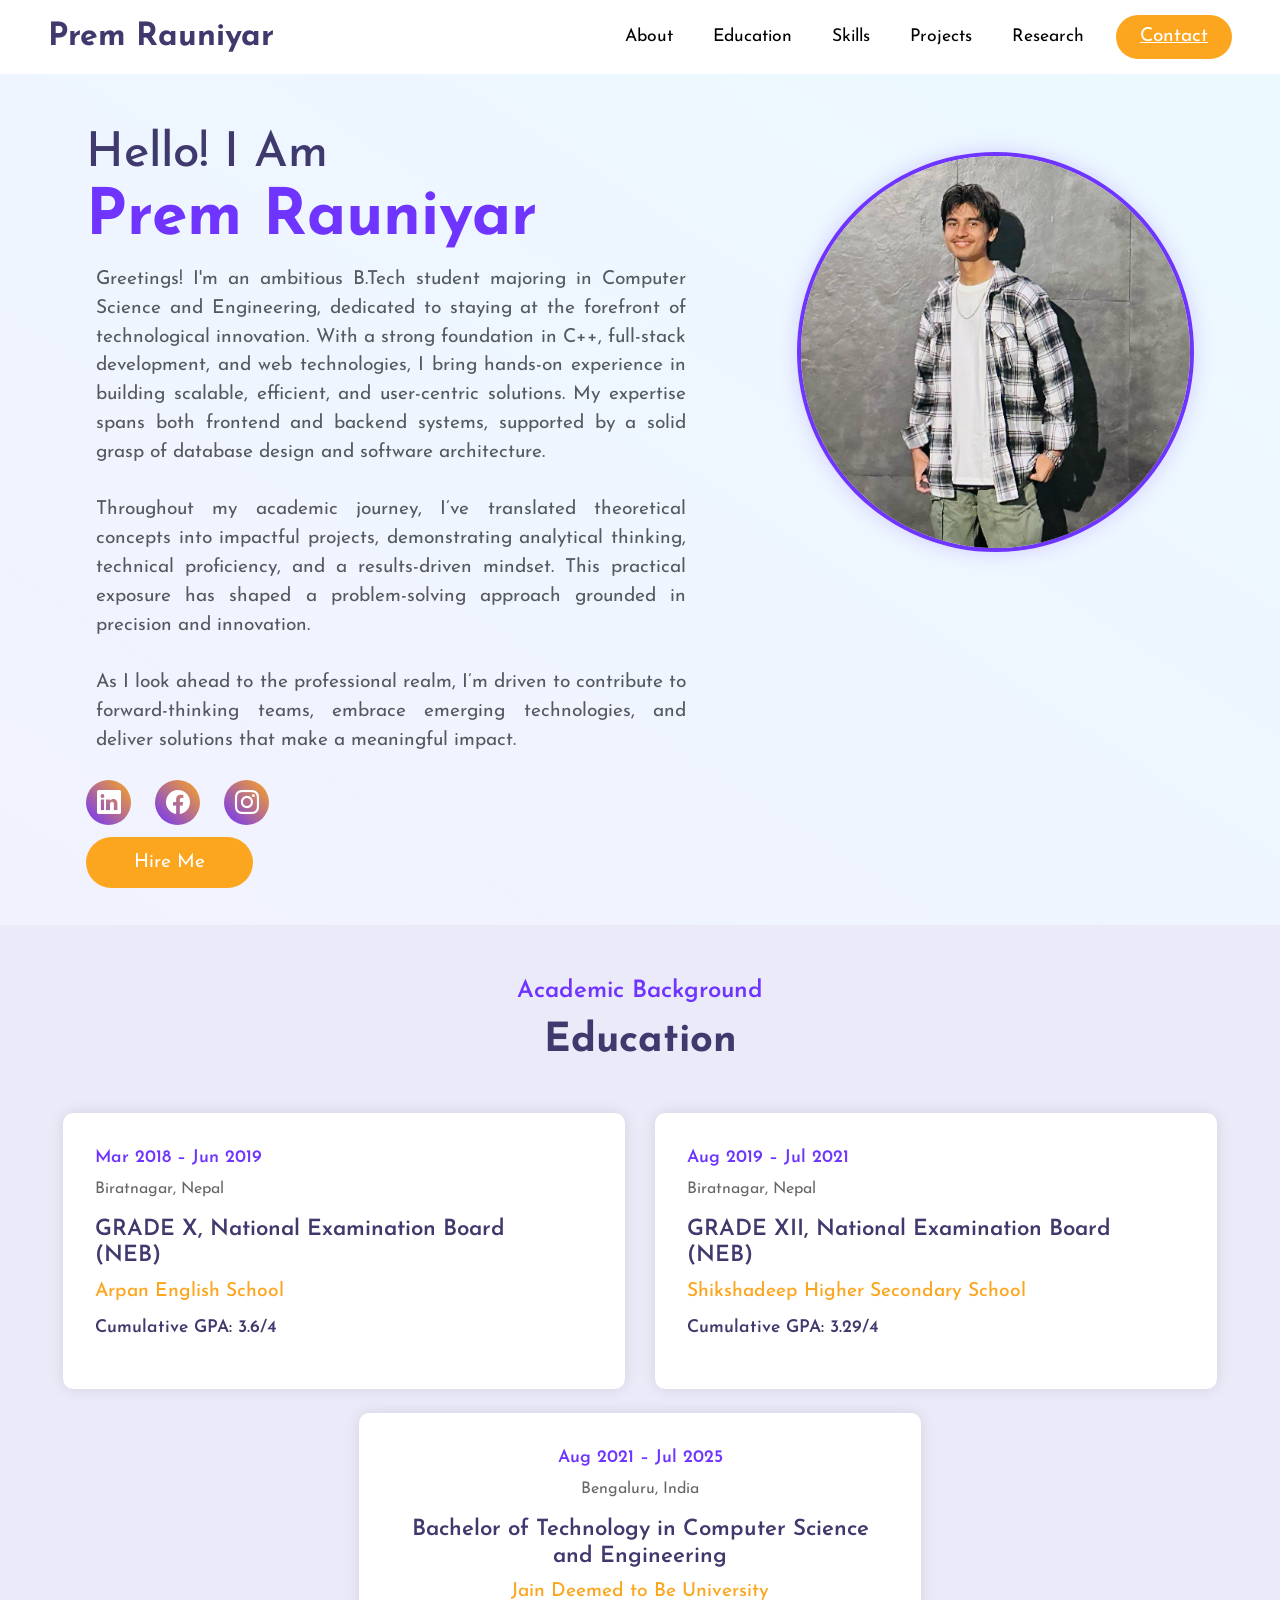
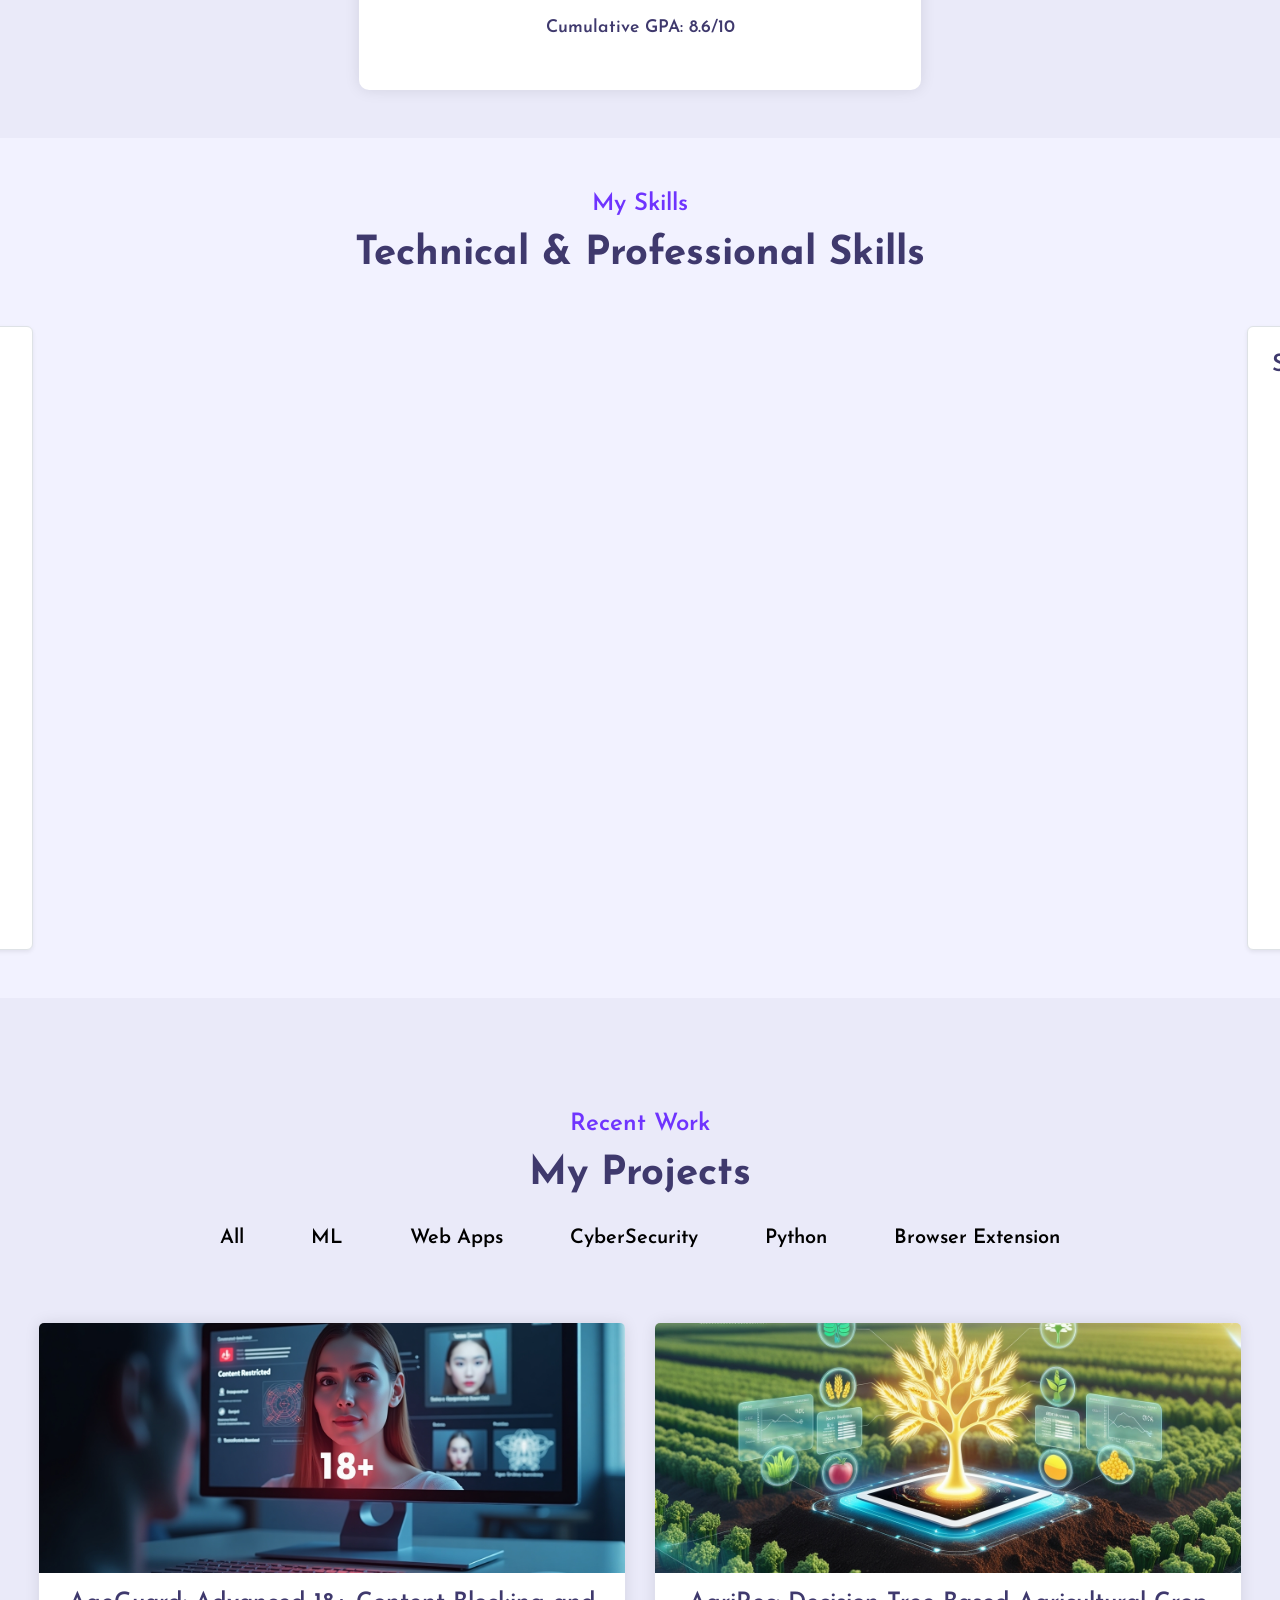
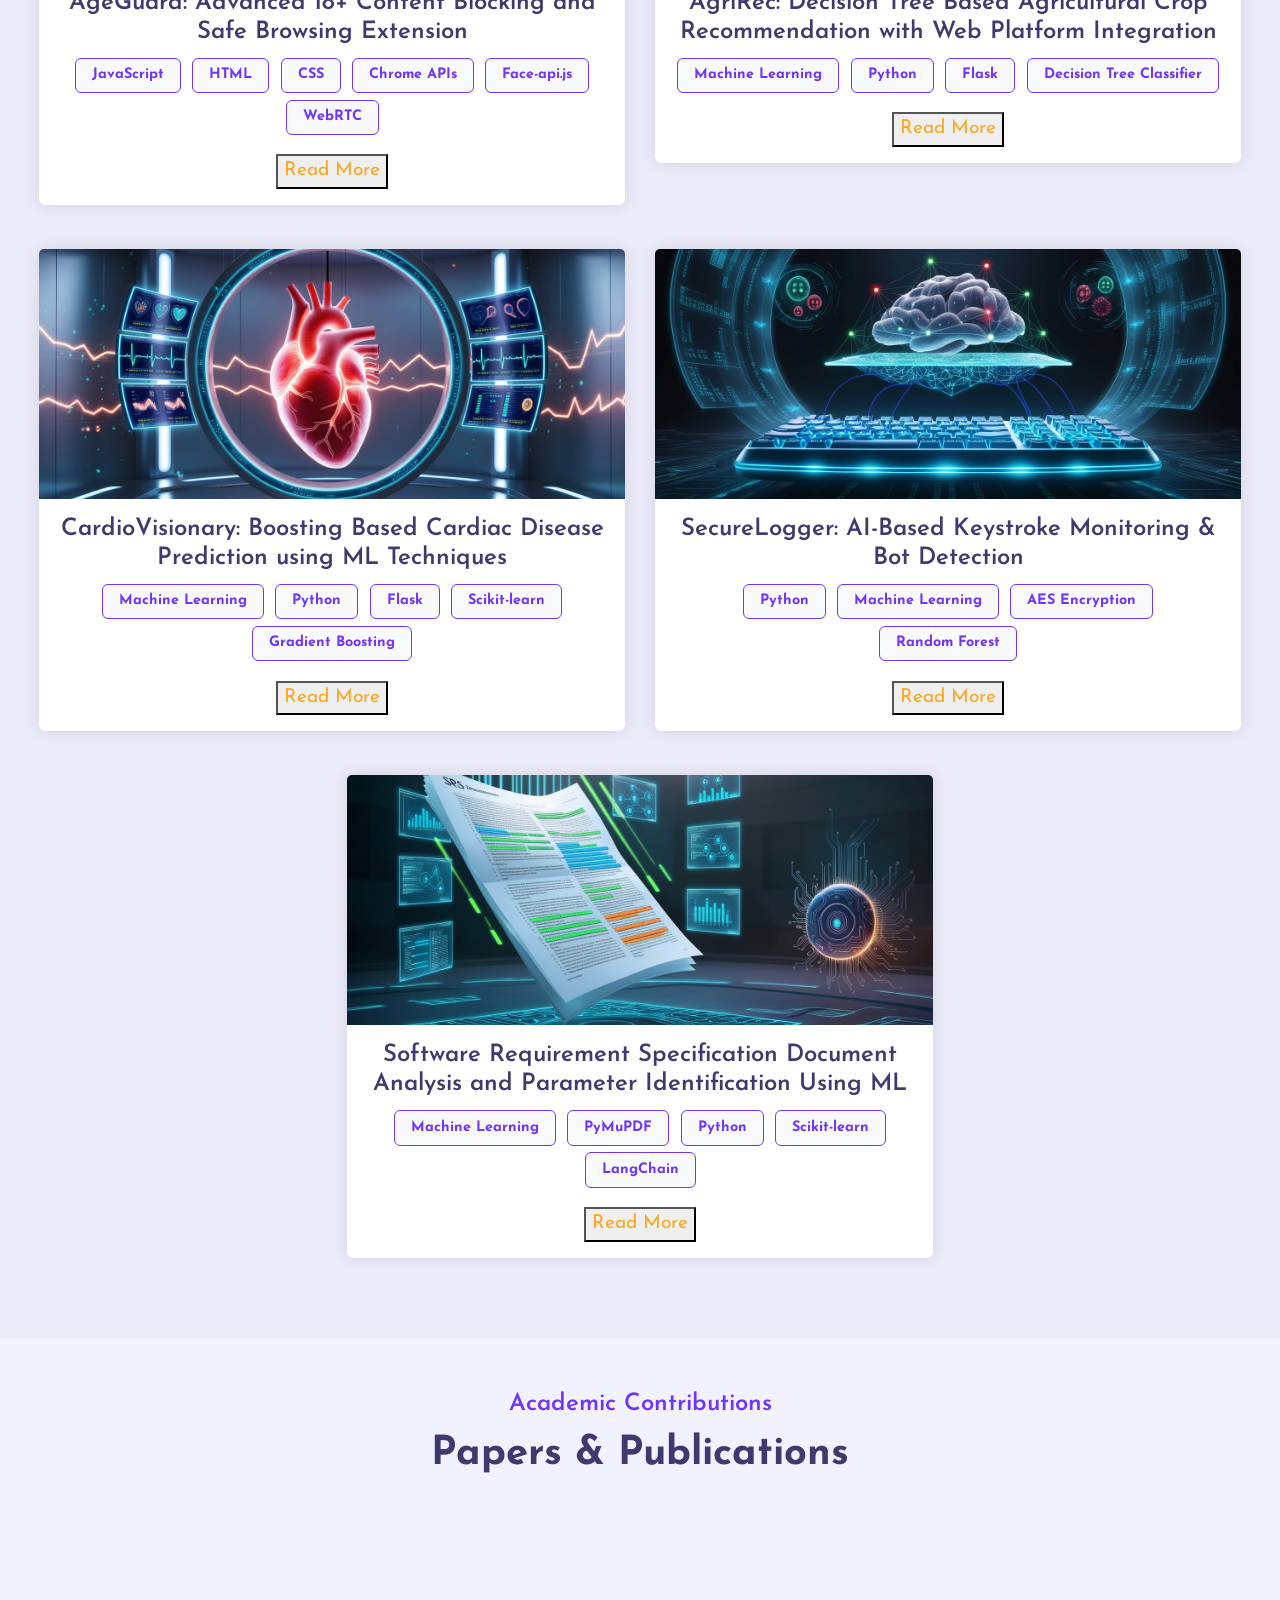
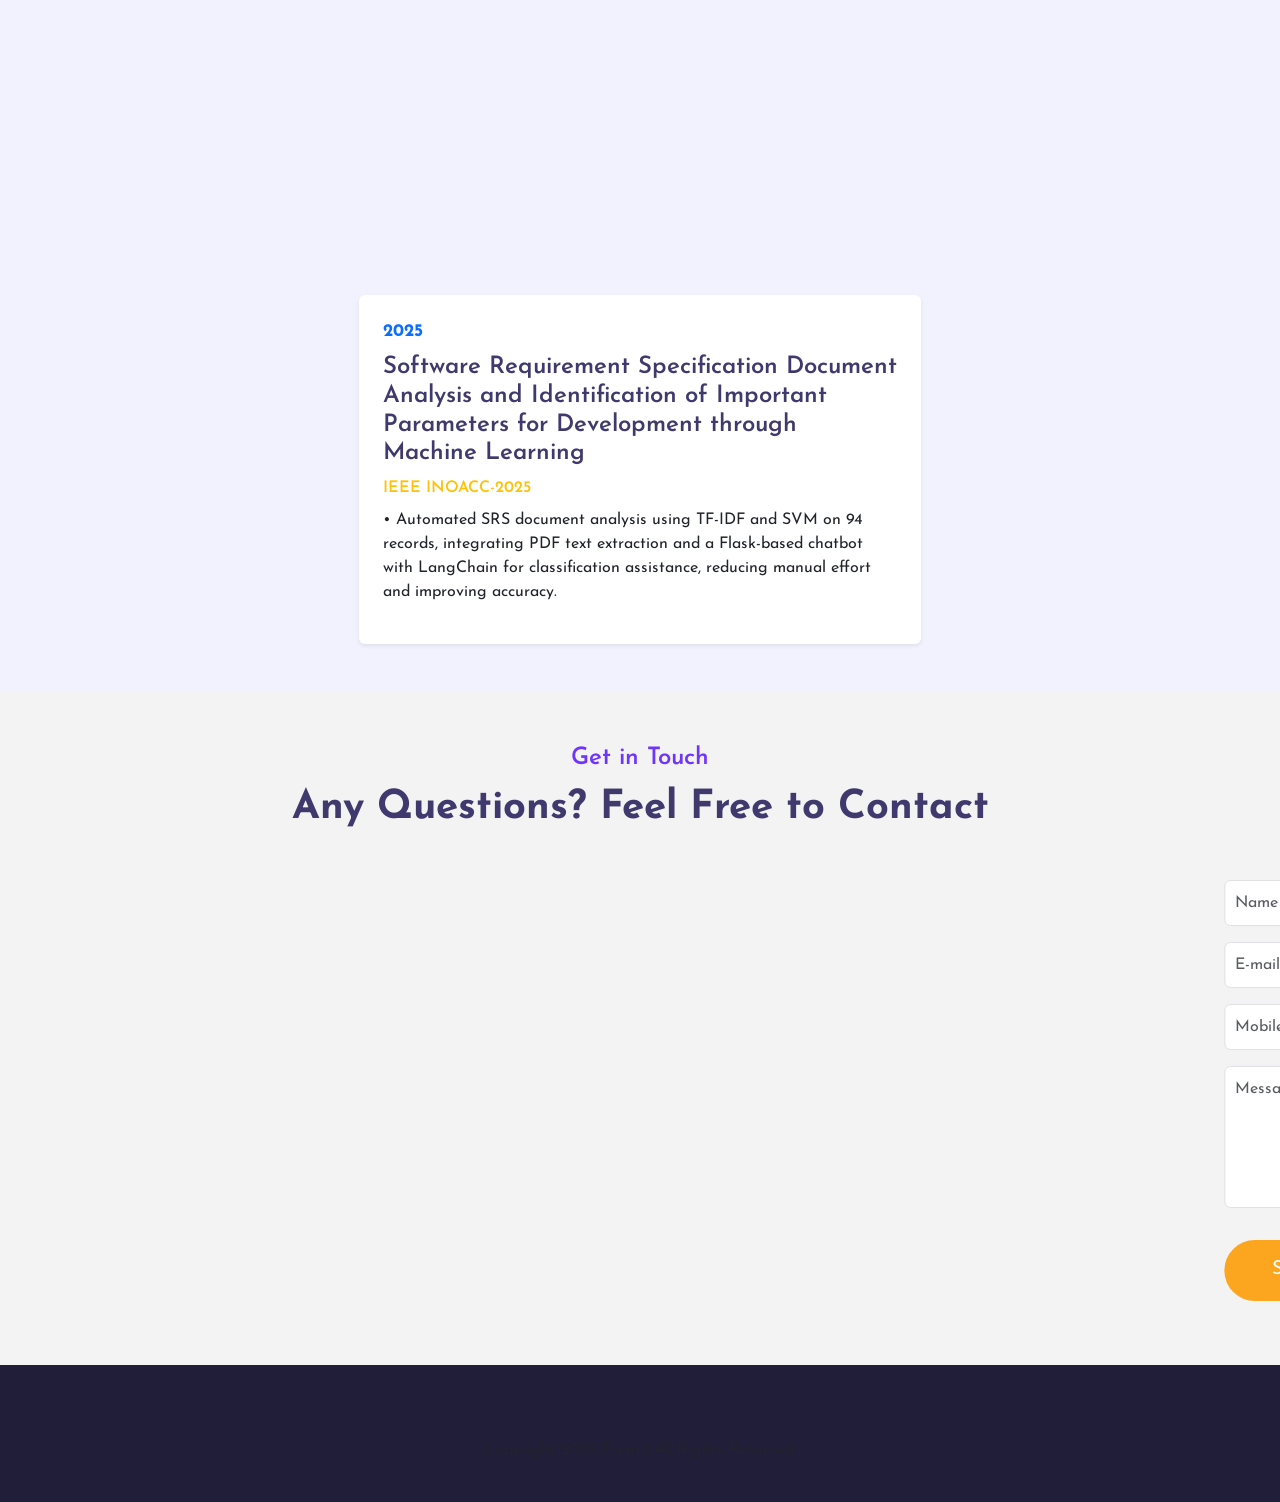
==== commit 07276516: "Update index.html" ====
--- a/index.html
+++ b/index.html
@@ -1,80 +1,66 @@
-<!DOCTYPE html>
-<html lang="en">
-  <head>
-    <meta charset="UTF-8" />
-    <meta http-equiv="X-UA-Compatible" content="IE=edge" />
-    <meta name="viewport" content="width=device-width, initial-scale=1.0" />
-    <title>Prem Rauniyar | Developer Portfolio</title>
-
-    <!-- SEO Meta Tags -->
-    <meta name="description" content="Official portfolio of Prem Rauniyar — B.Tech CSE student, full-stack developer, and technology enthusiast. Connect with me on LinkedIn, Instagram, and Facebook.">
-    <meta name="keywords" content="Prem Rauniyar, prem rauniyar portfolio, prem rauniyar website, software developer, full-stack developer, cse student, linkedin prem rauniyar, prem rauniyar github, instagram prem rauniyar, facebook prem rauniyar">
-    <meta name="author" content="Prem Rauniyar">
-    <meta name="robots" content="index, follow">
-
-
-    <!-- Open Graph Meta Tags (for social media previews) -->
-    <meta property="og:title" content="Prem Rauniyar | Developer Portfolio" />
-    <meta property="og:description" content="Explore my projects, skills, education, and connect with me on social platforms." />
-    <meta property="og:image" content="https://premrauniyar.com.np/images/prem.jpg" />
-    <meta property="og:url" content="https://premrauniyar.com.np/" />
-    <meta property="og:type" content="website" />
-
-    <!-- Twitter Card Meta Tags -->
-    <meta name="twitter:card" content="summary_large_image" />
-    <meta name="twitter:title" content="Prem Rauniyar | Developer Portfolio" />
-    <meta name="twitter:description" content="Explore my projects, skills, education, and connect with me on social platforms." />
-    <meta name="twitter:image" content="https://premrauniyar.com.np/images/prem.jpg" />
-
-    <!-- Favicons -->
-    <link rel="icon" href="images/prem.jpg" type="image/jpeg" />
-
-    <!-- bootstrap css cdn link -->
-    <link
-      href="https://cdn.jsdelivr.net/npm/bootstrap@5.2.3/dist/css/bootstrap.min.css"
-      rel="stylesheet"
-      integrity="sha384-rbsA2VBKQhggwzxH7pPCaAqO46MgnOM80zW1RWuH61DGLwZJEdK2Kadq2F9CUG65"
-      crossorigin="anonymous"
-    />
-
-    <!-- custom css file -->
-    <link rel="stylesheet" href="css/style.css" />
-
-    <!-- google font link -->
-    <link rel="preconnect" href="https://fonts.googleapis.com" />
-    <link rel="preconnect" href="https://fonts.gstatic.com" crossorigin />
-    <link
-      href="https://fonts.googleapis.com/css2?family=Josefin+Sans:wght@300;400;500;600;700&display=swap"
-      rel="stylesheet"
-    />
-
-    <!-- bootstrap icon cdn link -->
-    <link
-      rel="stylesheet"
-      href="https://cdn.jsdelivr.net/npm/bootstrap-icons@1.10.4/font/bootstrap-icons.css"
-    />
-
-    <!-- AOS Library css file cdn link -->
-    <link rel="stylesheet" href="https://unpkg.com/aos@next/dist/aos.css" />
-
-    <!-- jquery cdn link -->
-    <script src="https://ajax.googleapis.com/ajax/libs/jquery/3.6.4/jquery.min.js"></script>
-
-    <!-- Preload critical resources -->
-    <link rel="preload" href="css/style.css" as="style">
-    <link rel="preload" href="https://cdn.jsdelivr.net/npm/bootstrap@5.2.3/dist/css/bootstrap.min.css" as="style">
-
-    <!-- DNS prefetch -->
-    <link rel="dns-prefetch" href="https://fonts.googleapis.com">
-    <link rel="dns-prefetch" href="https://fonts.gstatic.com">
-    <link rel="dns-prefetch" href="https://cdn.jsdelivr.net">
-    <link rel="canonical" href="https://www.premrauniyar.com.np/" />
-
-
-
-
-
-  </head>
+<head>
+  <meta charset="UTF-8" />
+  <meta http-equiv="X-UA-Compatible" content="IE=edge" />
+  <meta name="viewport" content="width=device-width, initial-scale=1.0" />
+  <title>Prem Rauniyar | Developer Portfolio</title>
+
+  <!-- SEO Meta Tags -->
+  <meta name="description" content="Official portfolio of Prem Rauniyar — B.Tech CSE student, full-stack developer, and technology enthusiast. Connect with me on LinkedIn, Instagram, and Facebook.">
+  <meta name="keywords" content="Prem Rauniyar, prem rauniyar portfolio, prem rauniyar website, software developer, full-stack developer, cse student, linkedin prem rauniyar, prem rauniyar github, instagram prem rauniyar, facebook prem rauniyar">
+  <meta name="author" content="Prem Rauniyar">
+  <meta name="robots" content="index, follow">
+  <link rel="canonical" href="https://www.premrauniyar.com.np/" />
+
+  <!-- Open Graph Meta Tags (for social media previews) -->
+  <meta property="og:title" content="Prem Rauniyar | Developer Portfolio" />
+  <meta property="og:description" content="Explore my projects, skills, education, and connect with me on social platforms." />
+  <meta property="og:image" content="https://premrauniyar.com.np/images/prem.jpg" />
+  <meta property="og:image:type" content="image/jpeg" />
+  <meta property="og:image:width" content="1200" />
+  <meta property="og:image:height" content="630" />
+  <meta property="og:url" content="https://premrauniyar.com.np/" />
+  <meta property="og:type" content="website" />
+
+  <!-- Twitter Card Meta Tags -->
+  <meta name="twitter:card" content="summary_large_image" />
+  <meta name="twitter:title" content="Prem Rauniyar | Developer Portfolio" />
+  <meta name="twitter:description" content="Explore my projects, skills, education, and connect with me on social platforms." />
+  <meta name="twitter:image" content="https://premrauniyar.com.np/images/prem.jpg" />
+
+  <!-- Favicons -->
+  <link rel="icon" href="images/prem.jpg" type="image/jpeg" />
+  <link rel="apple-touch-icon" href="images/prem.jpg" />
+
+  <!-- Bootstrap CSS CDN -->
+  <link href="https://cdn.jsdelivr.net/npm/bootstrap@5.2.3/dist/css/bootstrap.min.css" rel="stylesheet" integrity="sha384-rbsA2VBKQhggwzxH7pPCaAqO46MgnOM80zW1RWuH61DGLwZJEdK2Kadq2F9CUG65" crossorigin="anonymous" />
+
+  <!-- Custom CSS -->
+  <link rel="stylesheet" href="css/style.css" />
+
+  <!-- Google Fonts -->
+  <link rel="preconnect" href="https://fonts.googleapis.com" />
+  <link rel="preconnect" href="https://fonts.gstatic.com" crossorigin />
+  <link href="https://fonts.googleapis.com/css2?family=Josefin+Sans:wght@300;400;500;600;700&display=swap" rel="stylesheet" />
+
+  <!-- Bootstrap Icons CDN -->
+  <link rel="stylesheet" href="https://cdn.jsdelivr.net/npm/bootstrap-icons@1.10.4/font/bootstrap-icons.css" />
+
+  <!-- AOS Library CSS -->
+  <link rel="stylesheet" href="https://unpkg.com/aos@next/dist/aos.css" />
+
+  <!-- jQuery CDN -->
+  <script src="https://ajax.googleapis.com/ajax/libs/jquery/3.6.4/jquery.min.js"></script>
+
+  <!-- Preload critical resources -->
+  <link rel="preload" href="css/style.css" as="style">
+  <link rel="preload" href="https://cdn.jsdelivr.net/npm/bootstrap@5.2.3/dist/css/bootstrap.min.css" as="style">
+
+  <!-- DNS Prefetch -->
+  <link rel="dns-prefetch" href="https://fonts.googleapis.com">
+  <link rel="dns-prefetch" href="https://fonts.gstatic.com">
+  <link rel="dns-prefetch" href="https://cdn.jsdelivr.net">
+</head>
+
   <body>
     <!-- Your existing content -->
     <nav
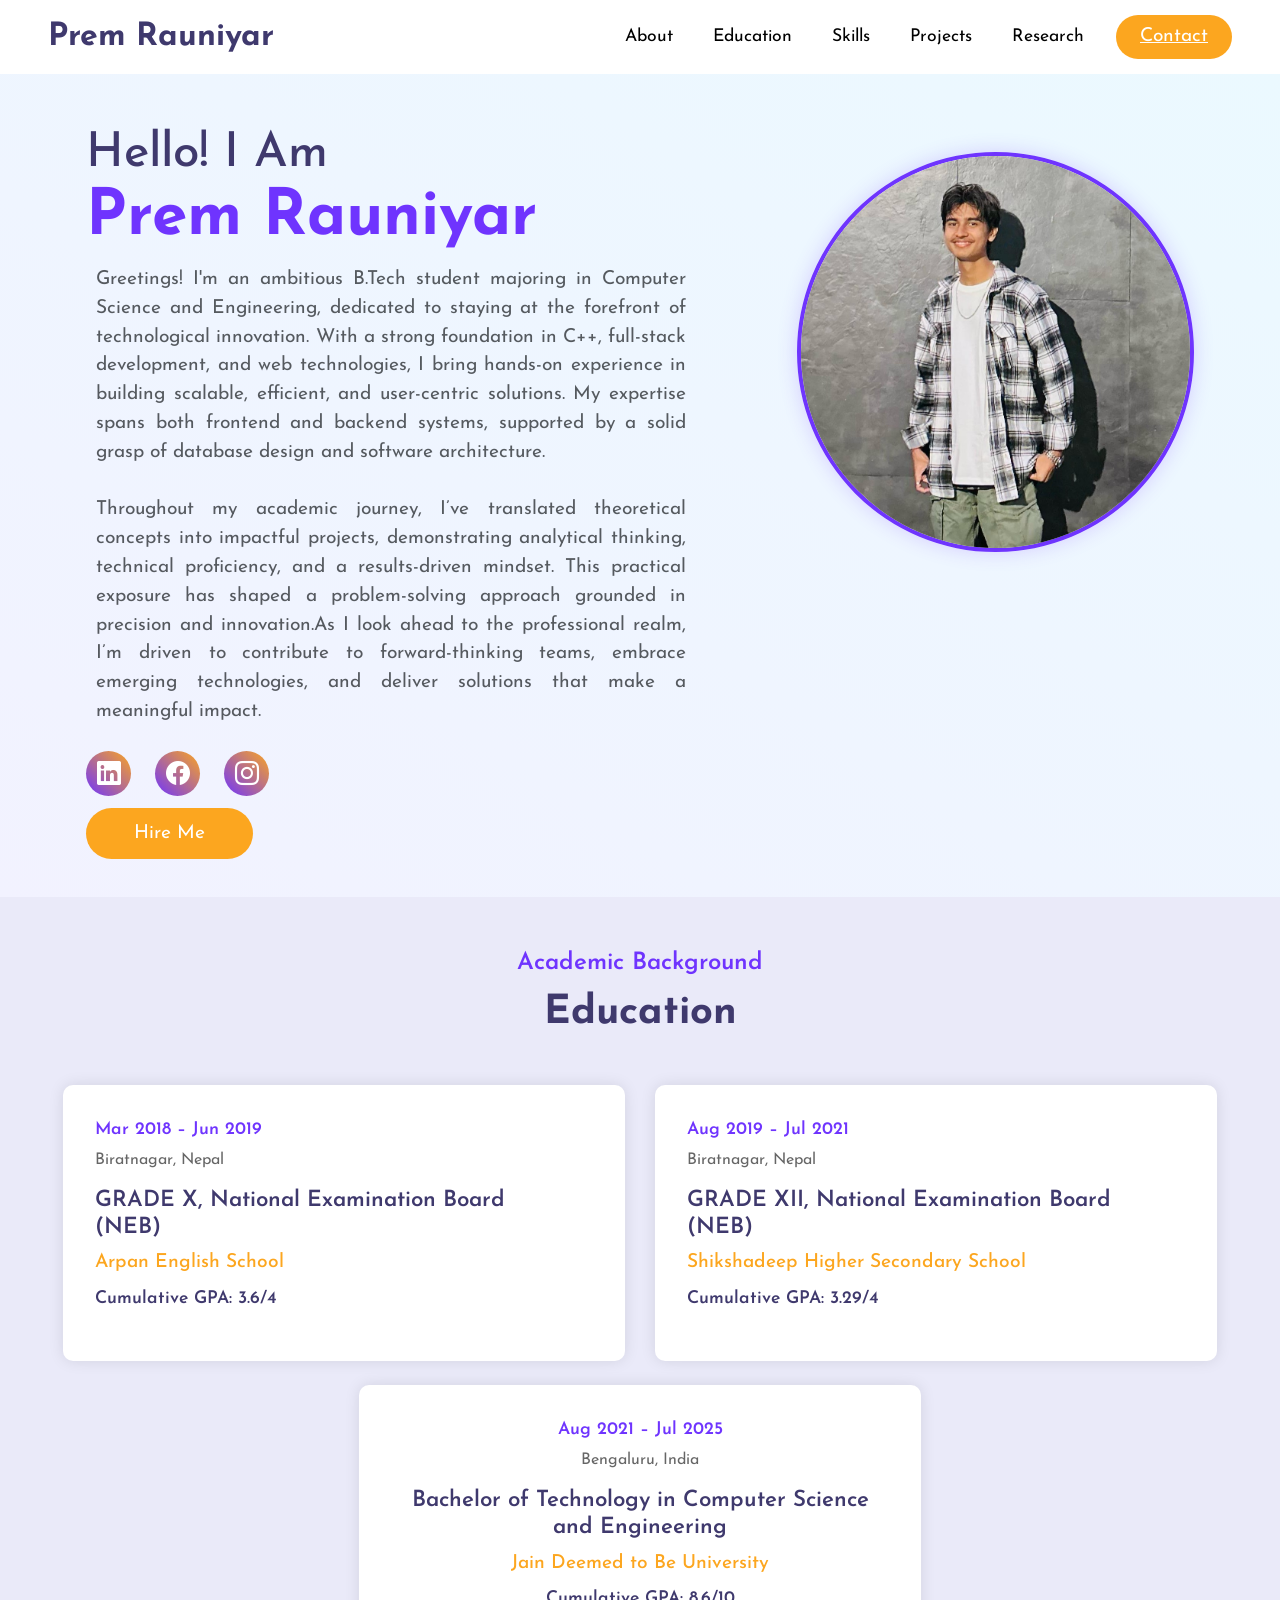
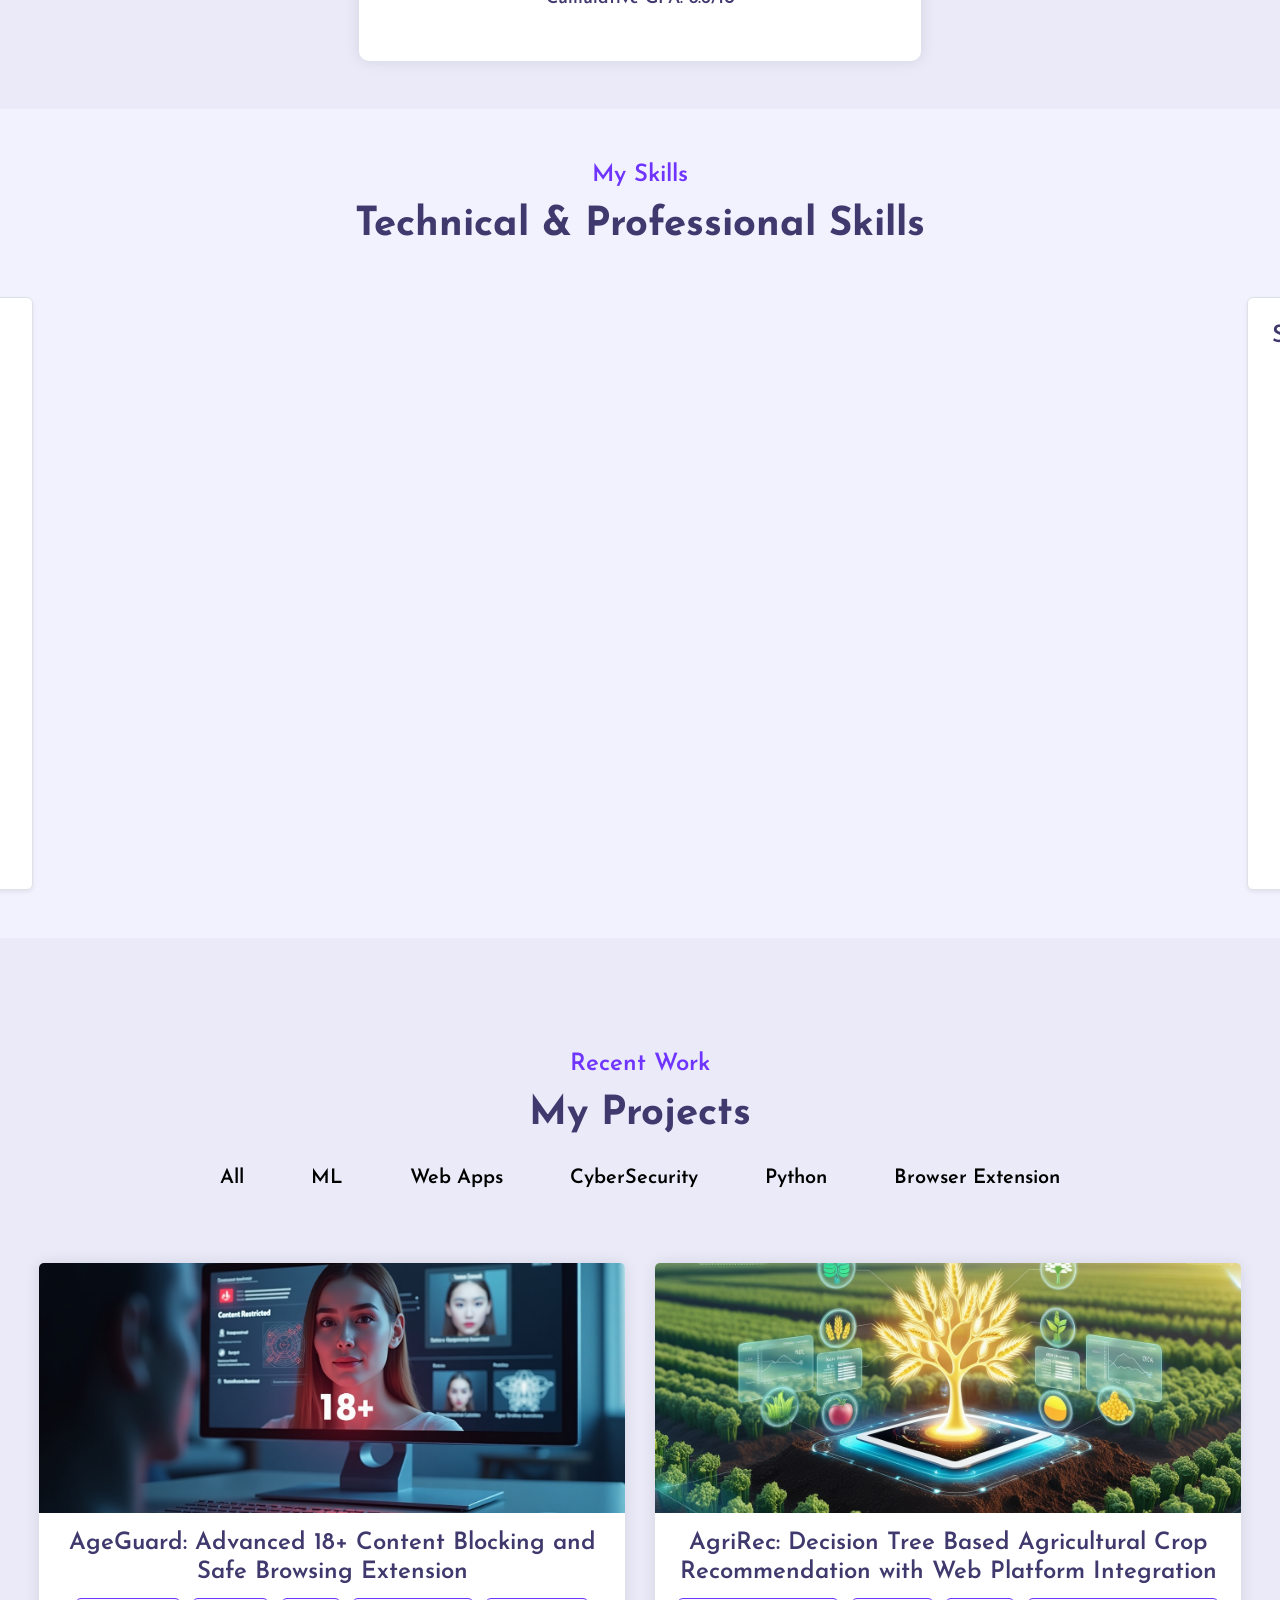
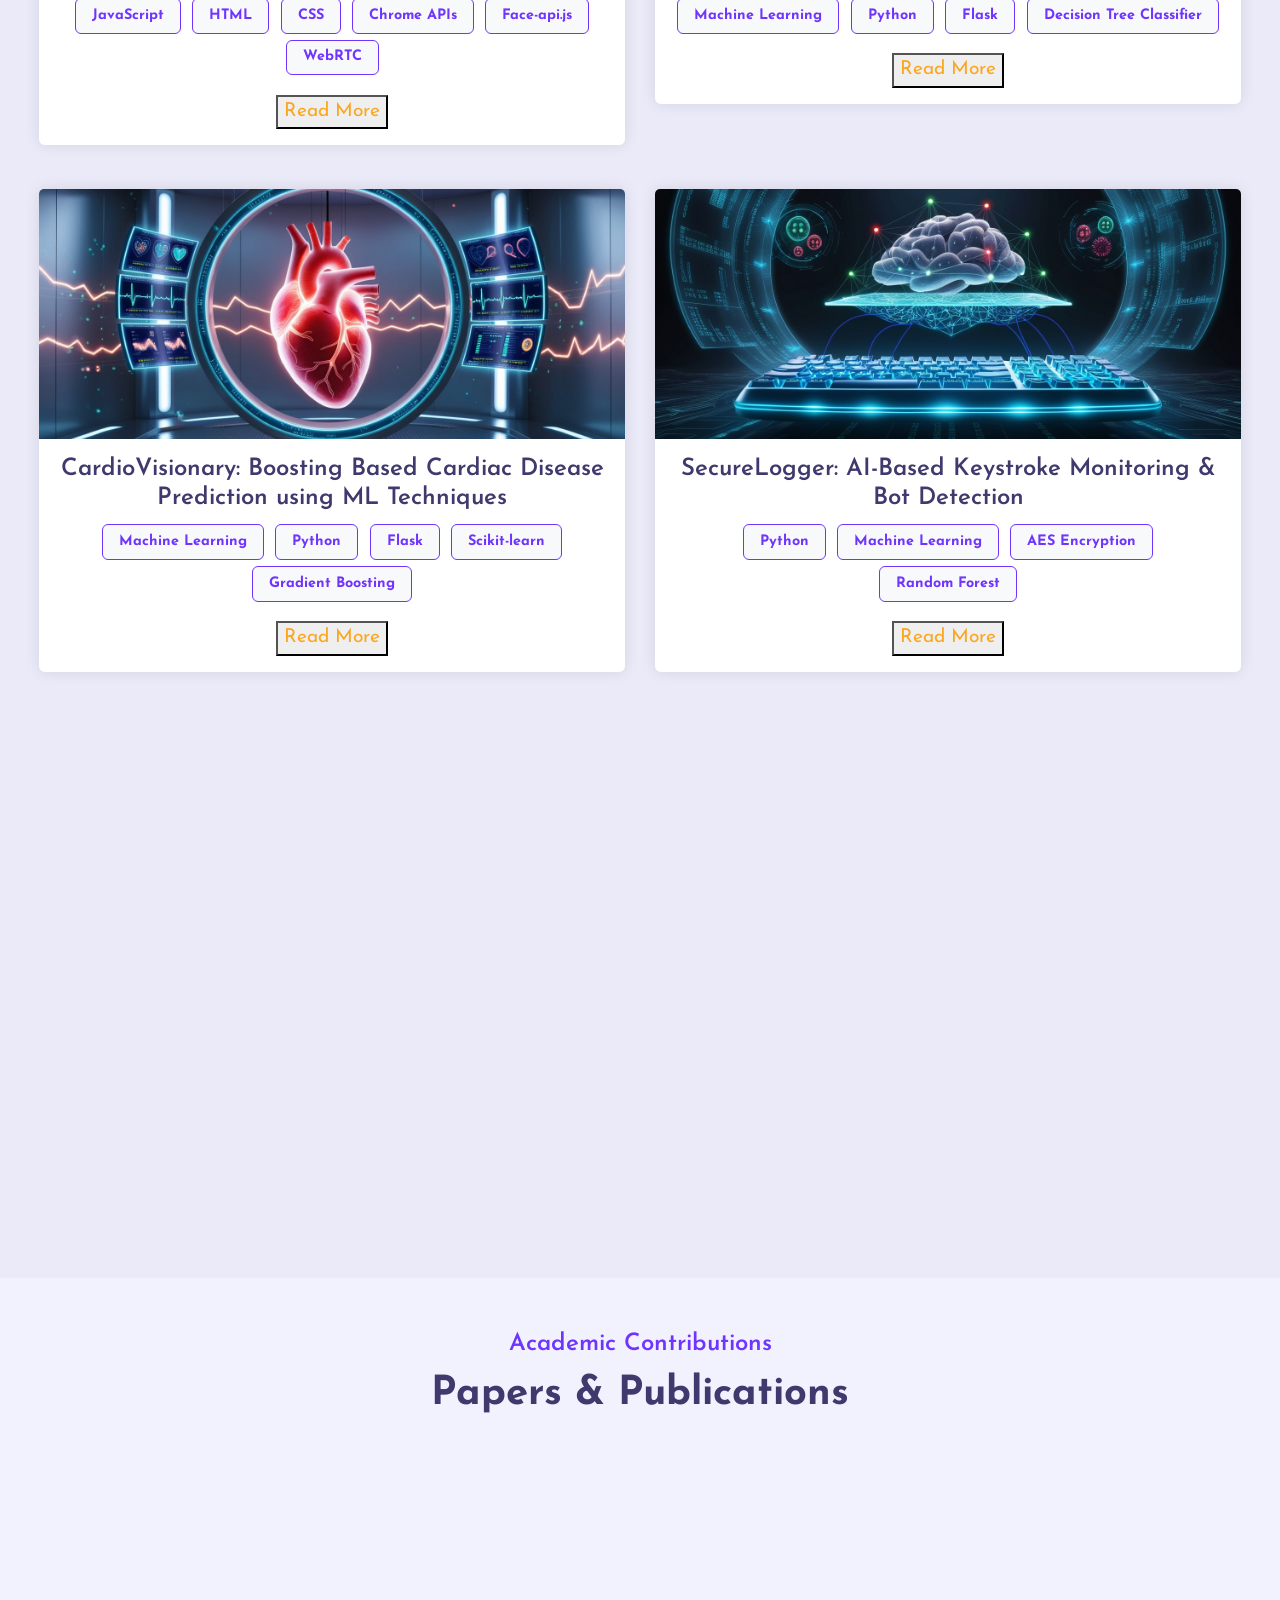
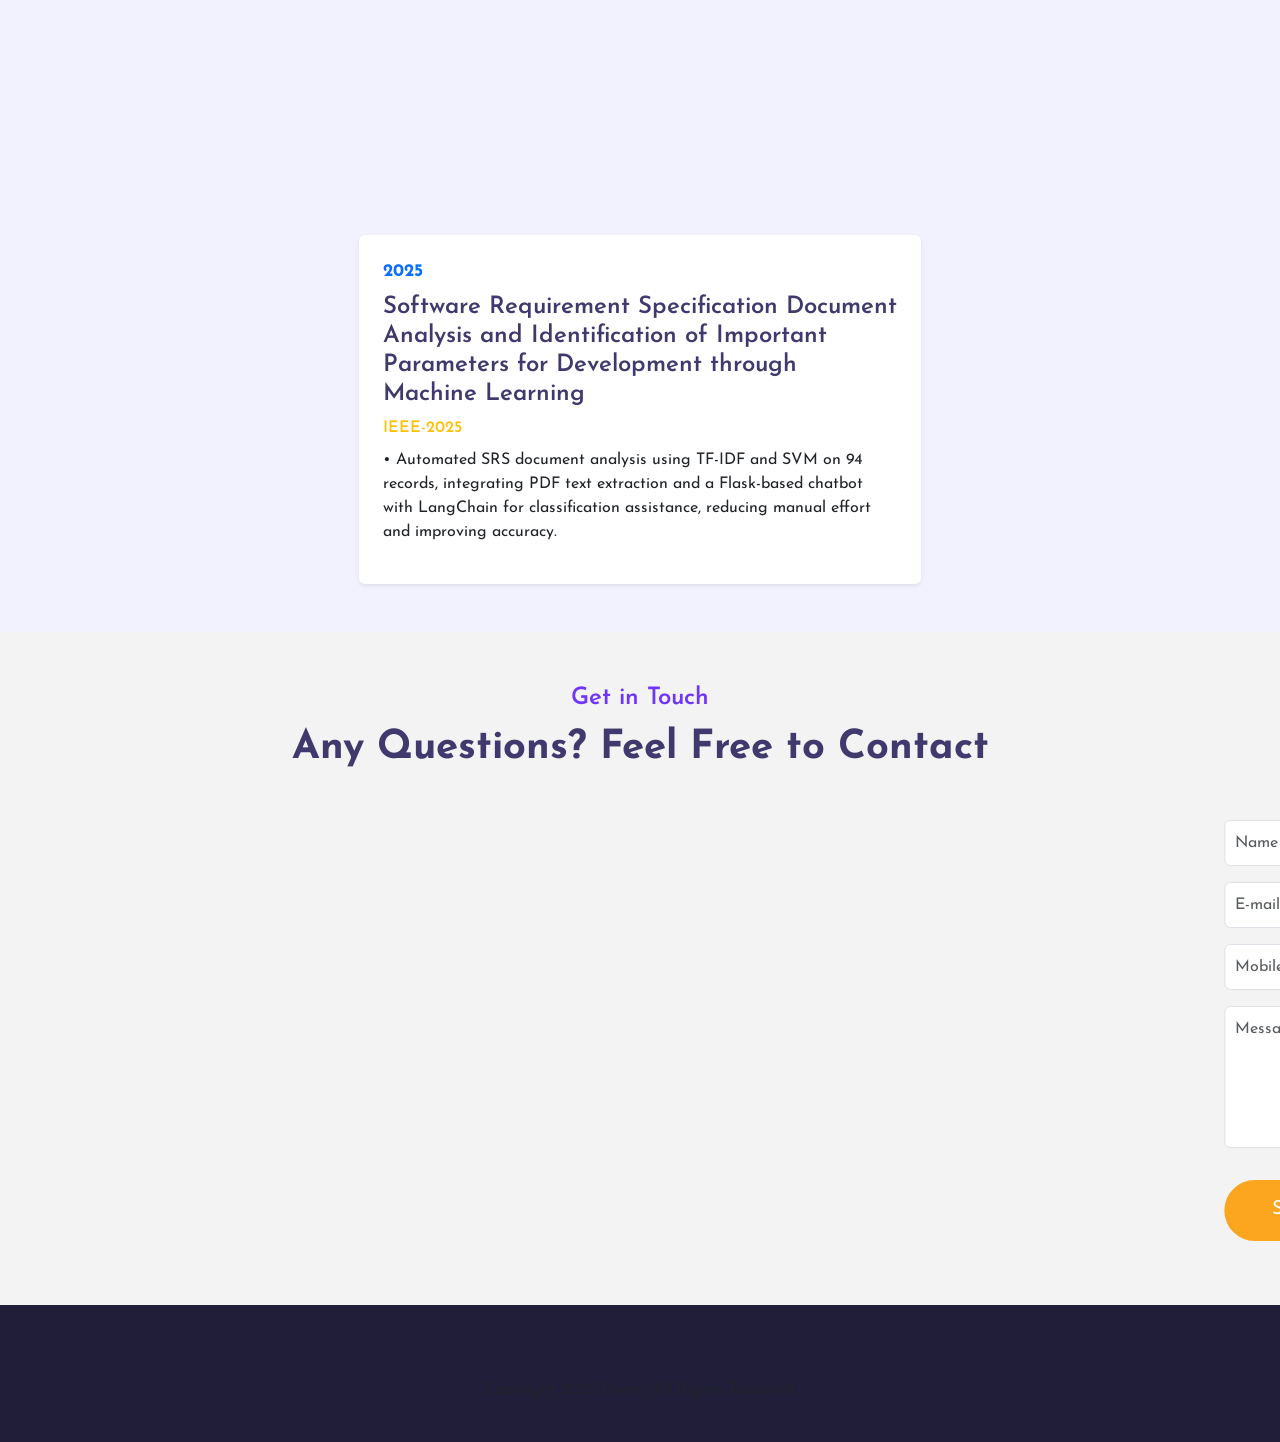
==== commit 95be43ef: "Update index.html" ====
--- a/index.html
+++ b/index.html
@@ -11,7 +11,7 @@
   <meta name="robots" content="index, follow">
   <link rel="canonical" href="https://www.premrauniyar.com.np/" />
 
-  <!-- Open Graph Meta Tags (for social media previews) -->
+  <!-- Open Graph Meta Tags -->
   <meta property="og:title" content="Prem Rauniyar | Developer Portfolio" />
   <meta property="og:description" content="Explore my projects, skills, education, and connect with me on social platforms." />
   <meta property="og:image" content="https://premrauniyar.com.np/images/prem.jpg" />
@@ -28,8 +28,10 @@
   <meta name="twitter:image" content="https://premrauniyar.com.np/images/prem.jpg" />
 
   <!-- Favicons -->
-  <link rel="icon" href="images/prem.jpg" type="image/jpeg" />
-  <link rel="apple-touch-icon" href="images/prem.jpg" />
+  <link rel="icon" type="image/x-icon" href="images/favicon.ico">
+  <link rel="shortcut icon" type="image/x-icon" href="images/favicon.ico">
+  <link rel="icon" type="image/png" sizes="96x96" href="images/favicon-96x96.png">
+  <link rel="apple-touch-icon" href="images/favicon-96x96.png" />
 
   <!-- Bootstrap CSS CDN -->
   <link href="https://cdn.jsdelivr.net/npm/bootstrap@5.2.3/dist/css/bootstrap.min.css" rel="stylesheet" integrity="sha384-rbsA2VBKQhggwzxH7pPCaAqO46MgnOM80zW1RWuH61DGLwZJEdK2Kadq2F9CUG65" crossorigin="anonymous" />
@@ -60,6 +62,7 @@
   <link rel="dns-prefetch" href="https://fonts.gstatic.com">
   <link rel="dns-prefetch" href="https://cdn.jsdelivr.net">
 </head>
+
 
   <body>
     <!-- Your existing content -->
@@ -124,9 +127,7 @@
           <p class="text-muted">
             Greetings! I'm an ambitious B.Tech student majoring in Computer Science and Engineering, dedicated to staying at the forefront of technological innovation. With a strong foundation in C++, full-stack development, and web technologies, I bring hands-on experience in building scalable, efficient, and user-centric solutions. My expertise spans both frontend and backend systems, supported by a solid grasp of database design and software architecture.
             <br><br>
-            Throughout my academic journey, I’ve translated theoretical concepts into impactful projects, demonstrating analytical thinking, technical proficiency, and a results-driven mindset. This practical exposure has shaped a problem-solving approach grounded in precision and innovation.
-            <br><br>
-            As I look ahead to the professional realm, I’m driven to contribute to forward-thinking teams, embrace emerging technologies, and deliver solutions that make a meaningful impact.
+            Throughout my academic journey, I’ve translated theoretical concepts into impactful projects, demonstrating analytical thinking, technical proficiency, and a results-driven mindset. This practical exposure has shaped a problem-solving approach grounded in precision and innovation.As I look ahead to the professional realm, I’m driven to contribute to forward-thinking teams, embrace emerging technologies, and deliver solutions that make a meaningful impact.
           </p>
           
           <!-- Social Icons -->
@@ -240,22 +241,22 @@
             <div class="d-flex flex-wrap gap-2">
               <span class="badge rounded-pill bg-light text-dark">Python</span>
               <span class="badge rounded-pill bg-light text-dark">C++</span>
+              <span class="badge rounded-pill bg-light text-dark">Java</span>
               <span class="badge rounded-pill bg-light text-dark">HTML</span>
               <span class="badge rounded-pill bg-light text-dark">CSS</span>
               <span class="badge rounded-pill bg-light text-dark">JavaScript</span>
-              <span class="badge rounded-pill bg-light text-dark">Machine Learning</span>
             </div>
           </div>
 
           <div class="skill-category mb-4">
             <strong>Tools:</strong>
             <div class="d-flex flex-wrap gap-2">
-              <span class="badge rounded-pill bg-light text-dark">Node</span>
+              <span class="badge rounded-pill bg-light text-dark">NodeJS</span>
               <span class="badge rounded-pill bg-light text-dark">React</span>
               <span class="badge rounded-pill bg-light text-dark">Excel</span>
               <span class="badge rounded-pill bg-light text-dark">SQL</span>
               <span class="badge rounded-pill bg-light text-dark">MongoDB</span>
-              <span class="badge rounded-pill bg-light text-dark">Express</span>
+              <span class="badge rounded-pill bg-light text-dark">Flask</span>
               <span class="badge rounded-pill bg-light text-dark">VS Code</span>
               <span class="badge rounded-pill bg-light text-dark">Git</span>
               <span class="badge rounded-pill bg-light text-dark">Canva</span>
@@ -515,7 +516,7 @@
           <li>• ML model (Random Forest) classifies human vs. bot typing behavior in real time.</li>
           <li>• Features automatic log clearance and real-time anomaly detection.</li>
           <li>• Dataset generated from real and synthetic keystrokes with preprocessing.</li>
-          <li>• Technology Used: Python (pynput, numpy, pandas), Scikit-learn, PyCryptodome.</li>
+          <li>• Technologies Used:: Python (pynput, numpy, pandas), Scikit-learn, PyCryptodome.</li>
           <li class="mt-2">
             <a href="https://github.com/Prem954/SecureLogger-AI-Enhanced-Keystroke-Monitoring-Protection" target="_blank" class="source-code-link">
               <i class="bi bi-github"></i> View Source Code
@@ -582,7 +583,7 @@
       <li>• Prevents brute-force attacks and unauthorized access through session control and login attempt limits.</li>
       <li>• Customizable settings for OTP expiry, email configuration, and UI elements.</li>
       <li>• Ideal for personal, educational, and corporate login systems requiring enhanced security.</li>
-      <li>• Technology Used: Flask, Python, SQLite, smtplib, hashlib, secrets.</li>
+      <li>• Technologies Used:: Flask, Python, SQLite, smtplib, hashlib, secrets.</li>
       <li class="mt-2">
         <a href="https://github.com/Prem954/Secure-Login-System-with-Multi-Factor-Authentication-MFA-Using-Flask" target="_blank" class="source-code-link">
           <i class="bi bi-github"></i> View Source Code
@@ -616,7 +617,7 @@
                 <li>• Extracts key parameters from SRS documents using ML & NLP.</li>
                 <li>• Automates requirement categorization with text classification.</li>
                 <li>• Includes Chatbot using LangChain for clarifying unclear SRS requirements</li>
-                <li>• Technologies: Python, PyMuPDF, NLP, LangChain, Scikit-learn</li>
+                <li>• Technologies Used: Python, PyMuPDF, NLP, LangChain, Scikit-learn</li>
                 <li class="mt-2">
                   <a href="https://github.com/Prem954/Software-Requirement-Specification-Document-Analysis-and-Parameter-Identification-Using-ML" target="_blank" class="source-code-link">
                     <i class="bi bi-github"></i> View Source Code
@@ -649,7 +650,7 @@
           <li>• Integrates Have I Been Pwned API to check for password breaches in real time.</li>
           <li>• Built-in GUI using Tkinter for easy password management and retrieval.</li>
           <li>• Maintains an activity log for breach alerts, saves, and retrieval attempts.</li>
-          <li>• Technplogy Used: Python, SQLite, Cryptography, Requests, Tkinter, Logging.</li>
+          <li>• Technologies Used:: Python, SQLite, Cryptography, Requests, Tkinter, Logging.</li>
           <li class="mt-2">
             <a href="https://github.com/Prem954/ShieldPass-Secure-Password-Storage-with-Real-Time-Breach-Warnings" target="_blank" class="source-code-link">
               <i class="bi bi-github"></i> View Source Code
@@ -707,7 +708,7 @@
         <div class="publication-card h-100 p-4 rounded bg-white shadow-sm">
           <div class="publication-year text-primary fw-bold mb-2">2025</div>
           <h4 class="fw-semibold">Software Requirement Specification Document Analysis and Identification of Important Parameters for Development through Machine Learning</h4>
-          <div class="publication-venue text-warning fw-semibold mb-2">IEEE INOACC-2025</div>
+          <div class="publication-venue text-warning fw-semibold mb-2">IEEE-2025</div>
           <p class="publication-description">
             • Automated SRS document analysis using TF-IDF and SVM on 94 records, integrating PDF text extraction and a Flask-based chatbot with LangChain for classification assistance, reducing manual effort and improving accuracy.
           </p>
